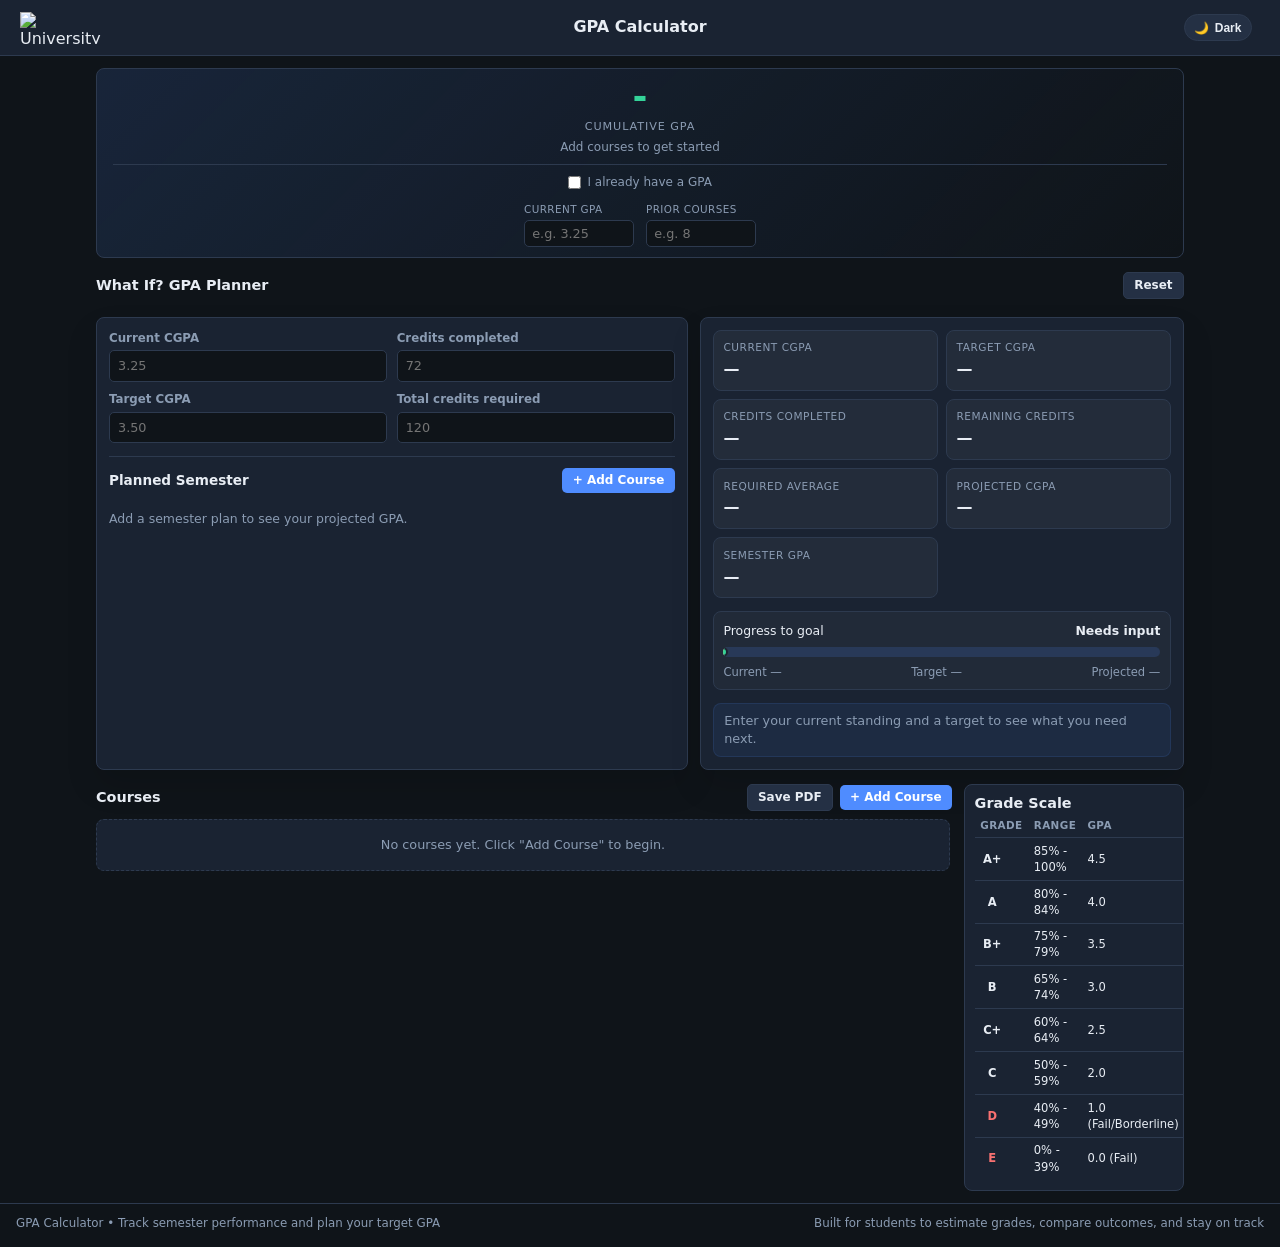
==== index.html @ 7f4c76e4 "Created a GPA Forecast feature" ====
<!DOCTYPE html>
<html lang="en">
<head>
  <meta charset="UTF-8">
  <meta name="viewport" content="width=device-width, initial-scale=1.0">
  <title>GPA Calculator</title>
  <link rel="stylesheet" href="styles.css">
</head>
<body>
  <nav class="navbar">
    <div class="nav-brand">
      <img class="nav-logo" src="https://www.unifiji.ac.fj/wp-content/uploads/2022/02/viber_image_2022-02-04_11-32-02-502.png" alt="University of Fiji logo">
      <span class="nav-institution"></span>
    </div>
    <h1 class="nav-title">GPA Calculator</h1>
    <div class="nav-actions">
      <button type="button" class="theme-toggle" id="themeToggle" aria-label="Toggle color theme" title="Toggle color theme">
        <span class="theme-toggle-icon" aria-hidden="true">🌙</span>
        <span class="theme-toggle-label">Dark</span>
      </button>
      <div class="nav-spacer" aria-hidden="true"></div>
    </div>
  </nav>

  <div class="app">
    <section class="gpa-display">
      <div class="gpa-value" id="gpaValue">&mdash;</div>
      <div class="gpa-label">Cumulative GPA</div>
      <div class="gpa-meta" id="gpaMeta">Add courses to get started</div>

      <div class="existing-gpa">
        <label class="existing-gpa-toggle">
          <input type="checkbox" id="hasExistingGpa">
          <span>I already have a GPA</span>
        </label>
        <div class="existing-gpa-fields" id="existingGpaFields" hidden>
          <label class="existing-gpa-field">
            <span>Current GPA</span>
            <input type="number" id="existingGpa" min="0" max="4.5" step="0.01" placeholder="e.g. 3.25">
          </label>
          <label class="existing-gpa-field">
            <span>Prior courses</span>
            <input type="number" id="priorCourses" min="1" step="1" placeholder="e.g. 8">
          </label>
        </div>
      </div>
    </section>

    <section class="planner-section" aria-labelledby="plannerHeading">
      <div class="section-header planner-section-header">
        <h2 id="plannerHeading">What If? GPA Planner</h2>
        <button type="button" class="btn btn-secondary" id="resetPlannerBtn">Reset</button>
      </div>

      <div class="planner-dashboard">
        <div class="planner-card planner-form-card">
          <div class="planner-input-grid">
            <label class="planner-field">
              <span>Current CGPA</span>
              <input type="number" id="plannerCurrentGpa" min="0" max="4.5" step="0.01" placeholder="3.25">
            </label>
            <label class="planner-field">
              <span>Credits completed</span>
              <input type="number" id="plannerCompletedCredits" min="0" step="1" placeholder="72">
            </label>
            <label class="planner-field">
              <span>Target CGPA</span>
              <input type="number" id="plannerTargetGpa" min="0" max="4.5" step="0.01" placeholder="3.50">
            </label>
            <label class="planner-field">
              <span>Total credits required</span>
              <input type="number" id="plannerTotalCredits" min="1" step="1" placeholder="120">
            </label>
          </div>

          <div class="planner-course-panel">
            <div class="planner-course-header">
              <h3>Planned Semester</h3>
              <button type="button" class="btn btn-primary" id="plannerAddCourseBtn">+ Add Course</button>
            </div>
            <div id="plannerCourseList" class="planner-course-list"></div>
          </div>
        </div>

        <div class="planner-card planner-results-card" id="plannerResultsCard">
          <div class="planner-stat-grid">
            <article class="planner-stat">
              <span class="planner-stat-label">Current CGPA</span>
              <span class="planner-stat-value" id="plannerCurrentStat">—</span>
            </article>
            <article class="planner-stat">
              <span class="planner-stat-label">Target CGPA</span>
              <span class="planner-stat-value" id="plannerTargetStat">—</span>
            </article>
            <article class="planner-stat">
              <span class="planner-stat-label">Credits Completed</span>
              <span class="planner-stat-value" id="plannerCompletedStat">—</span>
            </article>
            <article class="planner-stat">
              <span class="planner-stat-label">Remaining Credits</span>
              <span class="planner-stat-value" id="plannerRemainingStat">—</span>
            </article>
            <article class="planner-stat">
              <span class="planner-stat-label">Required Average</span>
              <span class="planner-stat-value" id="plannerRequiredStat">—</span>
            </article>
            <article class="planner-stat">
              <span class="planner-stat-label">Projected CGPA</span>
              <span class="planner-stat-value" id="plannerProjectedStat">—</span>
            </article>
            <article class="planner-stat">
              <span class="planner-stat-label">Semester GPA</span>
              <span class="planner-stat-value" id="plannerSemesterStat">—</span>
            </article>
          </div>

          <div class="planner-progress-card">
            <div class="planner-progress-head">
              <span>Progress to goal</span>
              <strong id="plannerStatusBadge">Needs input</strong>
            </div>
            <div class="planner-progress-track" aria-hidden="true">
              <div class="planner-progress-fill" id="plannerProgressFill"></div>
              <div class="planner-progress-marker planner-marker-current" id="plannerMarkerCurrent"></div>
              <div class="planner-progress-marker planner-marker-target" id="plannerMarkerTarget"></div>
              <div class="planner-progress-marker planner-marker-projected" id="plannerMarkerProjected"></div>
            </div>
            <div class="planner-progress-labels">
              <span id="plannerProgressCurrentLabel">Current —</span>
              <span id="plannerProgressTargetLabel">Target —</span>
              <span id="plannerProgressProjectedLabel">Projected —</span>
            </div>
          </div>

          <div class="planner-feedback" id="plannerFeedback">
            Enter your current standing and a target to see what you need next.
          </div>
        </div>
      </div>
    </section>

    <div class="main-content">
      <section class="courses-section">
        <div class="section-header">
          <h2>Courses</h2>
          <div class="section-actions">
            <button type="button" class="btn btn-secondary" id="exportPdfBtn">Save PDF</button>
            <button type="button" class="btn btn-primary" id="addCourseBtn">+ Add Course</button>
          </div>
        </div>
        <div id="coursesList" class="courses-list"></div>
      </section>

      <section class="scale-section">
        <h2>Grade Scale</h2>
        <table class="scale-table">
          <thead>
            <tr>
              <th>Grade</th>
              <th>Range</th>
              <th>GPA</th>
            </tr>
          </thead>
          <tbody id="scaleTableBody"></tbody>
        </table>
      </section>
    </div>
  </div>





  
  <footer class="app-footer">
    <p>GPA Calculator • Track semester performance and plan your target GPA</p>
    <p>Built for students to estimate grades, compare outcomes, and stay on track</p>
  </footer>

  <script src="app.js"></script>
</body>
</html>
---- styles.css ----
*,
*::before,
*::after {
  box-sizing: border-box;
  margin: 0;
  padding: 0;
}

:root {
  --bg: #0f1419;
  --surface: #1a2332;
  --surface-hover: #243044;
  --border: #2d3a4f;
  --text: #e8edf4;
  --text-muted: #8b9cb3;
  --accent: #4f8cff;
  --accent-hover: #3d7aef;
  --success: #34d399;
  --danger: #f87171;
  --warning: #fbbf24;
  --radius: 8px;
  --nav-height: 56px;
}

:root[data-theme="light"] {
  --bg: #f4f7fb;
  --surface: #ffffff;
  --surface-hover: #dce5f3;
  --border: #d8e1ec;
  --text: #14213d;
  --text-muted: #5a687d;
  --accent: #4f8cff;
  --accent-hover: #3d7aef;
  --success: #0f9d6e;
  --danger: #d64545;
  --warning: #ca8a04;
}

html,
body {
  min-height: 100%;
  overflow: auto;
}

body {
  min-height: 100vh;
  font-family: "Segoe UI", system-ui, -apple-system, sans-serif;
  background: var(--bg);
  color: var(--text);
  line-height: 1.4;
  display: flex;
  flex-direction: column;
}

.navbar {
  flex-shrink: 0;
  display: grid;
  grid-template-columns: minmax(0, 1fr) auto minmax(0, 1fr);
  align-items: center;
  gap: 1rem;
  height: var(--nav-height);
  padding: 0 1.25rem;
  background: var(--surface);
  border-bottom: 1px solid var(--border);
}

.nav-actions {
  display: flex;
  align-items: center;
  justify-content: flex-end;
  gap: 0.5rem;
  min-width: 0;
}

.theme-toggle {
  display: inline-flex;
  align-items: center;
  gap: 0.35rem;
  border: 1px solid var(--border);
  border-radius: 999px;
  background: var(--surface-hover);
  color: var(--text);
  padding: 0.35rem 0.6rem;
  font-size: 0.75rem;
  font-weight: 600;
  cursor: pointer;
  transition: background 0.2s ease, border-color 0.2s ease;
}

.theme-toggle:hover {
  background: var(--border);
}

.nav-brand {
  display: flex;
  align-items: center;
  gap: 0.6rem;
  min-width: 0;
}

.nav-logo {
  flex-shrink: 0;
  width: 96px;
  height: 32px;
  object-fit: contain;
  object-position: left center;
  display: block;
}

.nav-institution {
  font-size: 0.85rem;
  font-weight: 600;
  white-space: nowrap;
  overflow: hidden;
  text-overflow: ellipsis;
}

.nav-title {
  font-size: 1rem;
  font-weight: 700;
  letter-spacing: 0;
  text-align: center;
  white-space: nowrap;
}

.app {
  flex: 1;
  min-height: 0;
  max-width: 1120px;
  width: 100%;
  margin: 0 auto;
  padding: 0.75rem 1rem 0.75rem;
  display: flex;
  flex-direction: column;
  gap: 0.85rem;
}

.gpa-display {
  flex-shrink: 0;
  border: 1px solid var(--border);
  border-radius: var(--radius);
  padding: 0.65rem 1rem;
  text-align: center;
  background: linear-gradient(135deg, rgba(79, 140, 255, 0.14), transparent);
}

.gpa-value {
  font-size: 2.25rem;
  font-weight: 800;
  letter-spacing: 0;
  color: var(--success);
  line-height: 1;
}

.gpa-label {
  font-size: 0.7rem;
  text-transform: uppercase;
  letter-spacing: 0.08em;
  color: var(--text-muted);
  margin-top: 0.25rem;
}

.gpa-meta {
  font-size: 0.75rem;
  color: var(--text-muted);
  margin-top: 0.25rem;
}

.existing-gpa {
  margin-top: 0.5rem;
  padding-top: 0.5rem;
  border-top: 1px solid var(--border);
}

.existing-gpa-toggle {
  display: inline-flex;
  align-items: center;
  gap: 0.4rem;
  font-size: 0.75rem;
  color: var(--text-muted);
  cursor: pointer;
  user-select: none;
}

.existing-gpa-toggle input {
  accent-color: var(--accent);
  cursor: pointer;
}

.existing-gpa-fields {
  display: flex;
  justify-content: center;
  gap: 0.75rem;
  margin-top: 0.45rem;
}

.existing-gpa-field {
  display: flex;
  flex-direction: column;
  align-items: flex-start;
  gap: 0.2rem;
  font-size: 0.65rem;
  color: var(--text-muted);
  text-transform: uppercase;
  letter-spacing: 0.04em;
}

.existing-gpa-field input {
  width: 110px;
  background: var(--bg);
  border: 1px solid var(--border);
  border-radius: 5px;
  color: var(--text);
  padding: 0.3rem 0.45rem;
  font-size: 0.8rem;
  font-family: inherit;
  text-transform: none;
  letter-spacing: normal;
}

.existing-gpa-field input:focus {
  outline: none;
  border-color: var(--accent);
}

.planner-section {
  display: flex;
  flex-direction: column;
  gap: 0.6rem;
}

.planner-section-header {
  margin-bottom: 0;
}

.planner-dashboard {
  display: grid;
  grid-template-columns: 1.1fr 0.9fr;
  gap: 0.75rem;
}

.planner-card {
  background: var(--surface);
  border: 1px solid var(--border);
  border-radius: var(--radius);
  padding: 0.75rem;
  box-shadow: 0 16px 32px rgba(0, 0, 0, 0.12);
}

.planner-form-card {
  display: flex;
  flex-direction: column;
  gap: 0.8rem;
}

.planner-input-grid {
  display: grid;
  grid-template-columns: repeat(2, minmax(0, 1fr));
  gap: 0.6rem;
}

.planner-field {
  display: flex;
  flex-direction: column;
  gap: 0.26rem;
  font-size: 0.74rem;
  color: var(--text-muted);
}

.planner-field span {
  font-weight: 600;
}

.planner-field input,
.planner-field select,
.planner-course-name,
.planner-course-credits,
.planner-course-grade {
  width: 100%;
  background: var(--bg);
  border: 1px solid var(--border);
  color: var(--text);
  border-radius: 5px;
  padding: 0.45rem 0.5rem;
  font-size: 0.8rem;
  font-family: inherit;
}

.planner-field input:focus,
.planner-field select:focus,
.planner-course-name:focus,
.planner-course-credits:focus,
.planner-course-grade:focus {
  outline: none;
  border-color: var(--accent);
}

.planner-course-panel {
  border-top: 1px solid var(--border);
  padding-top: 0.65rem;
  display: flex;
  flex-direction: column;
  gap: 0.45rem;
}

.planner-course-header {
  display: flex;
  align-items: center;
  justify-content: space-between;
  gap: 0.4rem;
}

.planner-course-header h3 {
  font-size: 0.85rem;
  font-weight: 600;
}

.planner-course-list {
  display: flex;
  flex-direction: column;
  gap: 0.35rem;
}

.planner-course-row {
  display: grid;
  grid-template-columns: minmax(0, 1.6fr) 90px minmax(90px, 0.9fr) 36px;
  gap: 0.35rem;
  align-items: center;
}

.planner-empty-state {
  color: var(--text-muted);
  font-size: 0.78rem;
  padding: 0.6rem 0;
}

.planner-results-card {
  display: flex;
  flex-direction: column;
  gap: 0.8rem;
  transition: transform 0.2s ease, box-shadow 0.2s ease, border-color 0.2s ease;
}

.planner-results-card.celebrate {
  border-color: rgba(52, 211, 153, 0.7);
  box-shadow: 0 18px 40px rgba(52, 211, 153, 0.15);
  animation: plannerPulse 1.3s ease-in-out infinite alternate;
}

.planner-results-card.warning {
  border-color: rgba(251, 191, 36, 0.65);
}

.planner-results-card.danger {
  border-color: rgba(248, 113, 113, 0.65);
}

.planner-stat-grid {
  display: grid;
  grid-template-columns: repeat(2, minmax(0, 1fr));
  gap: 0.5rem;
}

.planner-stat {
  background: rgba(255, 255, 255, 0.04);
  border: 1px solid var(--border);
  border-radius: 8px;
  padding: 0.6rem;
  display: flex;
  flex-direction: column;
  gap: 0.18rem;
}

.planner-stat-label {
  font-size: 0.66rem;
  color: var(--text-muted);
  text-transform: uppercase;
  letter-spacing: 0.05em;
}

.planner-stat-value {
  font-size: 1rem;
  font-weight: 700;
  transition: color 0.2s ease;
}

.planner-progress-card {
  border: 1px solid var(--border);
  border-radius: 8px;
  padding: 0.6rem;
  display: flex;
  flex-direction: column;
  gap: 0.45rem;
  background: rgba(255, 255, 255, 0.03);
}

.planner-progress-head {
  display: flex;
  justify-content: space-between;
  align-items: center;
  font-size: 0.78rem;
}

.planner-progress-track {
  position: relative;
  width: 100%;
  height: 10px;
  border-radius: 999px;
  background: rgba(79, 140, 255, 0.16);
  overflow: hidden;
}

.planner-progress-fill {
  position: absolute;
  inset: 0 auto 0 0;
  width: 0;
  border-radius: inherit;
  background: linear-gradient(90deg, var(--accent), var(--success));
  transition: width 0.25s ease;
}

.planner-progress-marker {
  position: absolute;
  top: 50%;
  transform: translate(-50%, -50%);
  width: 10px;
  height: 10px;
  border-radius: 50%;
  background: var(--text);
  border: 2px solid var(--surface);
  box-shadow: 0 0 0 1px var(--border);
}

.planner-marker-current {
  background: var(--accent);
}

.planner-marker-target {
  background: var(--warning);
}

.planner-marker-projected {
  background: var(--success);
}

.planner-progress-labels {
  display: flex;
  justify-content: space-between;
  gap: 0.4rem;
  font-size: 0.72rem;
  color: var(--text-muted);
}

.planner-feedback {
  font-size: 0.8rem;
  color: var(--text-muted);
  padding: 0.5rem 0.65rem;
  border-radius: 8px;
  background: rgba(79, 140, 255, 0.08);
  border: 1px solid rgba(79, 140, 255, 0.12);
}

.main-content {
  flex: 1;
  min-height: 0;
  display: grid;
  grid-template-columns: 1fr 220px;
  gap: 0.75rem;
  align-items: start;
}

.section-header {
  display: flex;
  align-items: center;
  justify-content: space-between;
  margin-bottom: 0.5rem;
  flex-shrink: 0;
  gap: 0.5rem;
}

.section-actions {
  display: flex;
  align-items: center;
  gap: 0.4rem;
}

.section-header h2,
.scale-section h2 {
  font-size: 0.9rem;
  font-weight: 600;
}

.courses-section {
  min-height: 0;
  display: flex;
  flex-direction: column;
}

.courses-list {
  flex: 1;
  min-height: 0;
  overflow-y: auto;
  display: flex;
  flex-direction: column;
  gap: 0.45rem;
  padding-right: 2px;
}

.course-row {
  flex-shrink: 0;
  display: grid;
  grid-template-columns: 1fr 100px 30px;
  gap: 0.45rem;
  align-items: center;
  background: var(--surface);
  border: 1px solid var(--border);
  border-radius: var(--radius);
  padding: 0.45rem 0.5rem;
}

.course-row input,
.course-row select {
  width: 100%;
  background: var(--bg);
  border: 1px solid var(--border);
  border-radius: 5px;
  color: var(--text);
  padding: 0.35rem 0.5rem;
  font-size: 0.8rem;
  font-family: inherit;
}

.course-row input:focus,
.course-row select:focus {
  outline: none;
  border-color: var(--accent);
}

.btn {
  border: none;
  border-radius: 5px;
  cursor: pointer;
  font-family: inherit;
  font-size: 0.75rem;
  font-weight: 600;
  padding: 0.35rem 0.65rem;
  transition: background 0.15s;
}

.btn-primary {
  background: var(--accent);
  color: #fff;
}

.btn-primary:hover {
  background: var(--accent-hover);
}

.btn-secondary {
  background: var(--surface-hover);
  color: var(--text);
  border: 1px solid var(--border);
}

.btn-secondary:hover {
  background: var(--border);
}

.btn-remove {
  background: transparent;
  border: 1px solid var(--border);
  color: var(--text-muted);
  width: 30px;
  height: 30px;
  padding: 0;
  display: flex;
  align-items: center;
  justify-content: center;
  font-size: 1rem;
  border-radius: 5px;
}

.btn-remove:hover {
  background: var(--danger);
  border-color: var(--danger);
  color: #fff;
}

.empty-state {
  text-align: center;
  padding: 1rem;
  color: var(--text-muted);
  background: var(--surface);
  border: 1px dashed var(--border);
  border-radius: var(--radius);
  font-size: 0.8rem;
}

.scale-section {
  align-self: start;
  height: fit-content;
  display: flex;
  flex-direction: column;
  background: var(--surface);
  border: 1px solid var(--border);
  border-radius: var(--radius);
  padding: 0.5rem 0.6rem 0.65rem;
}

.scale-table {
  width: 100%;
  border-collapse: collapse;
  font-size: 0.72rem;
}

.scale-table th,
.scale-table td {
  padding: 0.3rem 0.35rem;
  text-align: left;
  border-bottom: 1px solid var(--border);
}

.scale-table th {
  color: var(--text-muted);
  font-weight: 600;
  font-size: 0.65rem;
  text-transform: uppercase;
  letter-spacing: 0.04em;
}

.scale-table tbody tr:last-child td {
  border-bottom: none;
}

.app-footer {
  margin-top: auto;
  display: flex;
  justify-content: space-between;
  align-items: center;
  gap: 0.75rem;
  padding: 0.7rem 1rem 0.95rem;
  color: var(--text-muted);
  font-size: 0.74rem;
  border-top: 1px solid var(--border);
  background: var(--bg);
}

.app-footer p {
  line-height: 1.4;
}

.grade-badge {
  display: inline-block;
  min-width: 1.5rem;
  text-align: center;
  font-weight: 700;
}

@keyframes plannerPulse {
  0% {
    transform: translateY(0);
  }
  100% {
    transform: translateY(-2px);
  }
}

@media (max-width: 900px) {
  .planner-dashboard {
    grid-template-columns: 1fr;
  }

  .main-content {
    grid-template-columns: 1fr;
  }

  .scale-section {
    order: 2;
  }
}

@media (max-width: 640px) {
  .app {
    padding: 0.6rem 0.75rem 0.9rem;
  }

  .app-footer {
    flex-direction: column;
    align-items: flex-start;
    text-align: left;
  }

  .planner-input-grid,
  .planner-stat-grid {
    grid-template-columns: 1fr;
  }

  .planner-course-row {
    grid-template-columns: minmax(0, 1fr);
  }

  .planner-progress-labels {
    flex-direction: column;
    gap: 0.15rem;
  }

  .existing-gpa-fields {
    flex-direction: column;
    align-items: stretch;
  }

  .existing-gpa-field input {
    width: 100%;
  }
}

.grade-badge.fail {
  color: var(--danger);
}

.courses-list::-webkit-scrollbar {
  width: 4px;
}

.courses-list::-webkit-scrollbar-thumb {
  background: var(--border);
  border-radius: 2px;
}

@media (max-width: 640px) {
  .main-content {
    grid-template-columns: 1fr;
    grid-template-rows: 1fr auto;
  }

  .scale-section {
    flex-shrink: 0;
  }

  .scale-table th,
  .scale-table td {
    padding: 0.2rem 0.3rem;
  }
}

@media (max-width: 520px) {
  .navbar {
    grid-template-columns: 1fr auto;
    gap: 0.5rem;
    padding: 0 0.75rem;
  }

  .nav-spacer {
    display: none;
  }

  .nav-logo {
    width: 76px;
    height: 28px;
  }

  .nav-institution {
    display: none;
  }

  .nav-title {
    font-size: 0.85rem;
    text-align: right;
  }

  .course-row {
    grid-template-columns: 1fr 88px 30px;
  }
}
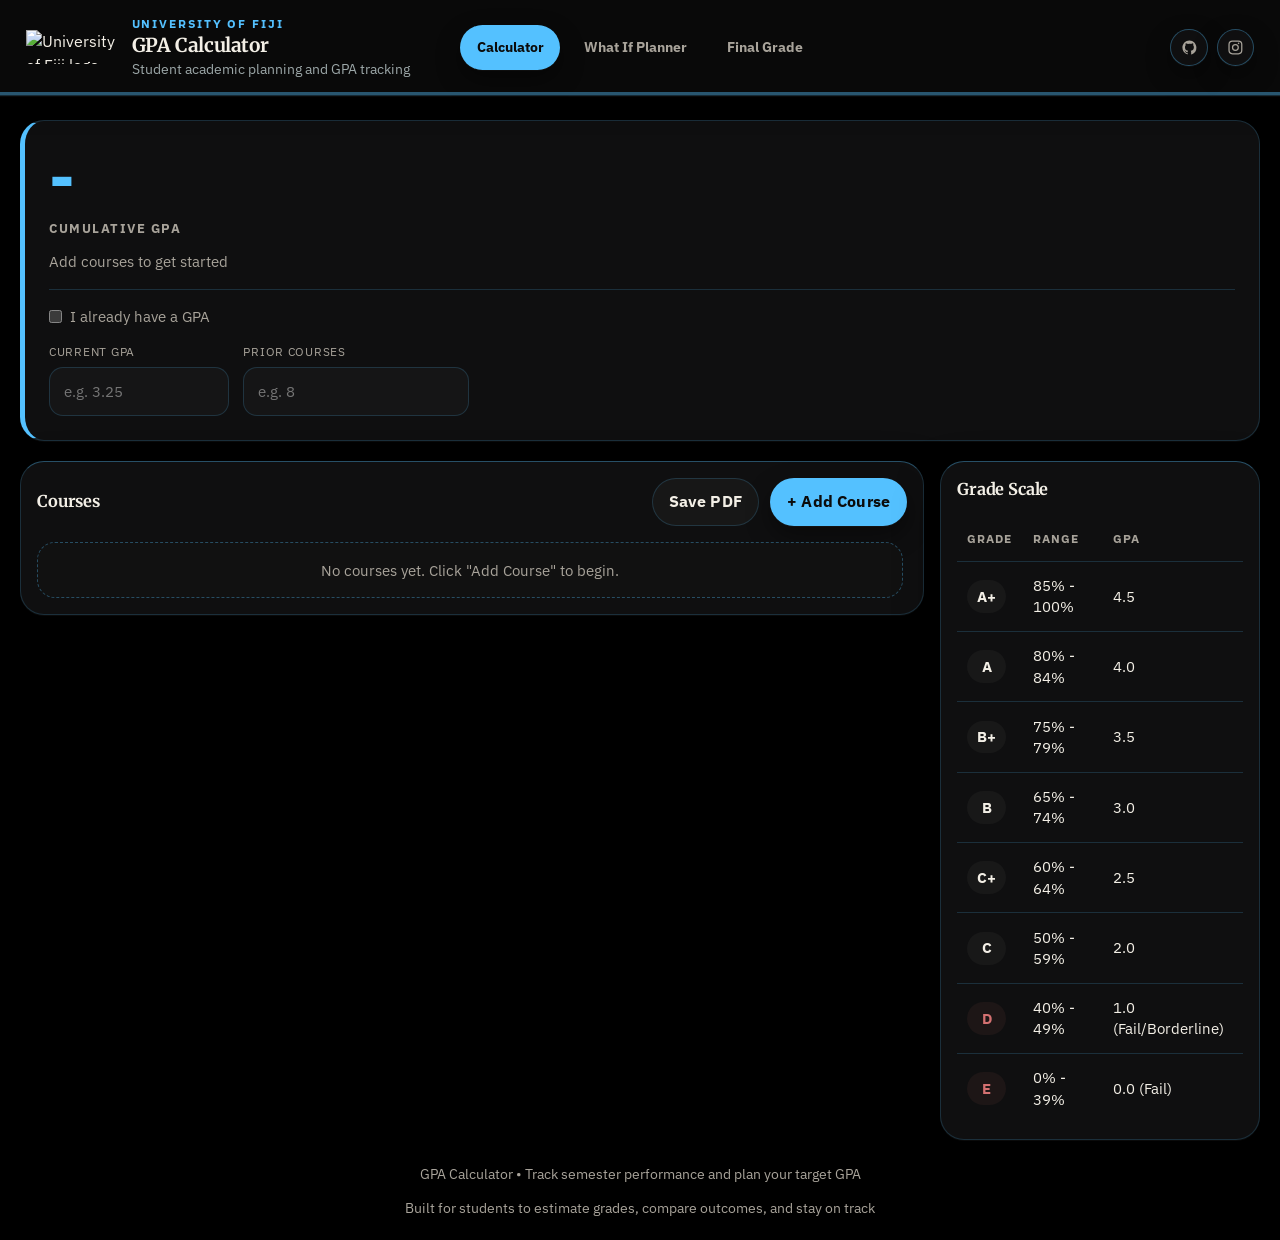
==== commit 7f00e3af: "Major UI Revamp and Added Features Changed Color Scheme Moved What-IF Section to a new page Added An" ====
--- a/index.html
+++ b/index.html
@@ -4,25 +4,41 @@
   <meta charset="UTF-8">
   <meta name="viewport" content="width=device-width, initial-scale=1.0">
   <title>GPA Calculator</title>
+  <link rel="preconnect" href="https://fonts.googleapis.com">
+  <link rel="preconnect" href="https://fonts.gstatic.com" crossorigin>
+  <link href="https://fonts.googleapis.com/css2?family=IBM+Plex+Sans:wght@400;500;600;700&family=Merriweather:wght@700;900&display=swap" rel="stylesheet">
   <link rel="stylesheet" href="styles.css">
 </head>
 <body>
   <nav class="navbar">
-    <div class="nav-brand">
+    <div class="nav-identity">
       <img class="nav-logo" src="https://www.unifiji.ac.fj/wp-content/uploads/2022/02/viber_image_2022-02-04_11-32-02-502.png" alt="University of Fiji logo">
-      <span class="nav-institution"></span>
+      <div class="nav-copy">
+        <p class="nav-kicker">University of Fiji</p>
+        <h1 class="nav-title">GPA Calculator</h1>
+        <p class="nav-subtitle">Student academic planning and GPA tracking</p>
+      </div>
     </div>
-    <h1 class="nav-title">GPA Calculator</h1>
-    <div class="nav-actions">
-      <button type="button" class="theme-toggle" id="themeToggle" aria-label="Toggle color theme" title="Toggle color theme">
-        <span class="theme-toggle-icon" aria-hidden="true">🌙</span>
-        <span class="theme-toggle-label">Dark</span>
-      </button>
-      <div class="nav-spacer" aria-hidden="true"></div>
+    <div class="nav-links" aria-label="Primary navigation">
+      <a class="nav-link active" href="index.html">Calculator</a>
+      <a class="nav-link" href="planner.html">What If Planner</a>
+      <a class="nav-link" href="final-grade.html">Final Grade</a>
+    </div>
+    <div class="nav-socials" aria-label="External links">
+      <a class="nav-social" href="https://github.com/NotPranshu/gpa-calc" target="_blank" rel="noreferrer noopener" aria-label="GitHub repository" title="GitHub repository">
+        <svg viewBox="0 0 24 24" aria-hidden="true" focusable="false">
+          <path d="M12 2C6.48 2 2 6.58 2 12.25c0 4.52 2.87 8.35 6.84 9.7.5.1.68-.22.68-.48 0-.24-.01-.87-.02-1.71-2.78.62-3.37-1.37-3.37-1.37-.46-1.19-1.12-1.5-1.12-1.5-.92-.64.07-.63.07-.63 1.02.07 1.56 1.07 1.56 1.07.91 1.6 2.39 1.14 2.97.87.09-.67.35-1.14.64-1.4-2.22-.26-4.56-1.14-4.56-5.08 0-1.12.38-2.03 1.01-2.75-.1-.27-.44-1.35.1-2.82 0 0 .83-.27 2.75 1.05a9.2 9.2 0 0 1 2.5-.35c.85 0 1.7.12 2.5.35 1.92-1.32 2.75-1.05 2.75-1.05.54 1.47.2 2.55.1 2.82.63.72 1.01 1.63 1.01 2.75 0 3.95-2.35 4.82-4.58 5.07.36.32.68.95.68 1.92 0 1.39-.01 2.51-.01 2.85 0 .26.18.59.69.48A10.02 10.02 0 0 0 22 12.25C22 6.58 17.52 2 12 2Z"></path>
+        </svg>
+      </a>
+      <a class="nav-social" href="https://www.instagram.com/pranshu.ayush/" target="_blank" rel="noreferrer noopener" aria-label="Instagram profile" title="Instagram profile">
+        <svg viewBox="0 0 24 24" aria-hidden="true" focusable="false">
+          <path d="M7.75 2h8.5A5.75 5.75 0 0 1 22 7.75v8.5A5.75 5.75 0 0 1 16.25 22h-8.5A5.75 5.75 0 0 1 2 16.25v-8.5A5.75 5.75 0 0 1 7.75 2Zm0 1.8A3.95 3.95 0 0 0 3.8 7.75v8.5a3.95 3.95 0 0 0 3.95 3.95h8.5a3.95 3.95 0 0 0 3.95-3.95v-8.5a3.95 3.95 0 0 0-3.95-3.95h-8.5Zm8.8 1.3a1.15 1.15 0 1 1 0 2.3 1.15 1.15 0 0 1 0-2.3ZM12 7a5 5 0 1 1 0 10 5 5 0 0 1 0-10Zm0 1.8A3.2 3.2 0 1 0 12 15.2 3.2 3.2 0 0 0 12 8.8Z"></path>
+        </svg>
+      </a>
     </div>
   </nav>
 
-  <div class="app">
+  <main class="app">
     <section class="gpa-display">
       <div class="gpa-value" id="gpaValue">&mdash;</div>
       <div class="gpa-label">Cumulative GPA</div>
@@ -42,99 +58,6 @@
             <span>Prior courses</span>
             <input type="number" id="priorCourses" min="1" step="1" placeholder="e.g. 8">
           </label>
-        </div>
-      </div>
-    </section>
-
-    <section class="planner-section" aria-labelledby="plannerHeading">
-      <div class="section-header planner-section-header">
-        <h2 id="plannerHeading">What If? GPA Planner</h2>
-        <button type="button" class="btn btn-secondary" id="resetPlannerBtn">Reset</button>
-      </div>
-
-      <div class="planner-dashboard">
-        <div class="planner-card planner-form-card">
-          <div class="planner-input-grid">
-            <label class="planner-field">
-              <span>Current CGPA</span>
-              <input type="number" id="plannerCurrentGpa" min="0" max="4.5" step="0.01" placeholder="3.25">
-            </label>
-            <label class="planner-field">
-              <span>Credits completed</span>
-              <input type="number" id="plannerCompletedCredits" min="0" step="1" placeholder="72">
-            </label>
-            <label class="planner-field">
-              <span>Target CGPA</span>
-              <input type="number" id="plannerTargetGpa" min="0" max="4.5" step="0.01" placeholder="3.50">
-            </label>
-            <label class="planner-field">
-              <span>Total credits required</span>
-              <input type="number" id="plannerTotalCredits" min="1" step="1" placeholder="120">
-            </label>
-          </div>
-
-          <div class="planner-course-panel">
-            <div class="planner-course-header">
-              <h3>Planned Semester</h3>
-              <button type="button" class="btn btn-primary" id="plannerAddCourseBtn">+ Add Course</button>
-            </div>
-            <div id="plannerCourseList" class="planner-course-list"></div>
-          </div>
-        </div>
-
-        <div class="planner-card planner-results-card" id="plannerResultsCard">
-          <div class="planner-stat-grid">
-            <article class="planner-stat">
-              <span class="planner-stat-label">Current CGPA</span>
-              <span class="planner-stat-value" id="plannerCurrentStat">—</span>
-            </article>
-            <article class="planner-stat">
-              <span class="planner-stat-label">Target CGPA</span>
-              <span class="planner-stat-value" id="plannerTargetStat">—</span>
-            </article>
-            <article class="planner-stat">
-              <span class="planner-stat-label">Credits Completed</span>
-              <span class="planner-stat-value" id="plannerCompletedStat">—</span>
-            </article>
-            <article class="planner-stat">
-              <span class="planner-stat-label">Remaining Credits</span>
-              <span class="planner-stat-value" id="plannerRemainingStat">—</span>
-            </article>
-            <article class="planner-stat">
-              <span class="planner-stat-label">Required Average</span>
-              <span class="planner-stat-value" id="plannerRequiredStat">—</span>
-            </article>
-            <article class="planner-stat">
-              <span class="planner-stat-label">Projected CGPA</span>
-              <span class="planner-stat-value" id="plannerProjectedStat">—</span>
-            </article>
-            <article class="planner-stat">
-              <span class="planner-stat-label">Semester GPA</span>
-              <span class="planner-stat-value" id="plannerSemesterStat">—</span>
-            </article>
-          </div>
-
-          <div class="planner-progress-card">
-            <div class="planner-progress-head">
-              <span>Progress to goal</span>
-              <strong id="plannerStatusBadge">Needs input</strong>
-            </div>
-            <div class="planner-progress-track" aria-hidden="true">
-              <div class="planner-progress-fill" id="plannerProgressFill"></div>
-              <div class="planner-progress-marker planner-marker-current" id="plannerMarkerCurrent"></div>
-              <div class="planner-progress-marker planner-marker-target" id="plannerMarkerTarget"></div>
-              <div class="planner-progress-marker planner-marker-projected" id="plannerMarkerProjected"></div>
-            </div>
-            <div class="planner-progress-labels">
-              <span id="plannerProgressCurrentLabel">Current —</span>
-              <span id="plannerProgressTargetLabel">Target —</span>
-              <span id="plannerProgressProjectedLabel">Projected —</span>
-            </div>
-          </div>
-
-          <div class="planner-feedback" id="plannerFeedback">
-            Enter your current standing and a target to see what you need next.
-          </div>
         </div>
       </div>
     </section>
@@ -165,13 +88,9 @@
         </table>
       </section>
     </div>
-  </div>
 
+  </main>
 
-
-
-
-  
   <footer class="app-footer">
     <p>GPA Calculator • Track semester performance and plan your target GPA</p>
     <p>Built for students to estimate grades, compare outcomes, and stay on track</p>
@@ -179,4 +98,4 @@
 
   <script src="app.js"></script>
 </body>
-</html>
+</html>
--- a/styles.css
+++ b/styles.css
@@ -7,407 +7,608 @@
 }
 
 :root {
-  --bg: #0f1419;
-  --surface: #1a2332;
-  --surface-hover: #243044;
-  --border: #2d3a4f;
-  --text: #e8edf4;
-  --text-muted: #8b9cb3;
-  --accent: #4f8cff;
-  --accent-hover: #3d7aef;
-  --success: #34d399;
-  --danger: #f87171;
-  --warning: #fbbf24;
-  --radius: 8px;
-  --nav-height: 56px;
-}
-
-:root[data-theme="light"] {
-  --bg: #f4f7fb;
-  --surface: #ffffff;
-  --surface-hover: #dce5f3;
-  --border: #d8e1ec;
-  --text: #14213d;
-  --text-muted: #5a687d;
-  --accent: #4f8cff;
-  --accent-hover: #3d7aef;
-  --success: #0f9d6e;
-  --danger: #d64545;
-  --warning: #ca8a04;
+  color-scheme: dark;
+  --bg: #000000;
+  --bg-elevated: #050505;
+  --surface: #0f0f10;
+  --surface-solid: #151516;
+  --surface-soft: #161617;
+  --border: rgba(84, 193, 255, 0.18);
+  --border-strong: rgba(84, 193, 255, 0.34);
+  --text: #f3efe6;
+  --text-muted: #a8a39a;
+  --primary: #54c1ff;
+  --primary-strong: #2092d4;
+  --primary-contrast: #0b0b0b;
+  --success: #7ebf9b;
+  --warning: #54c1ff;
+  --danger: #d47171;
+  --shadow-sm: 0 1px 0 rgba(255, 255, 255, 0.03), 0 10px 24px rgba(0, 0, 0, 0.4);
+  --shadow-md: 0 1px 0 rgba(255, 255, 255, 0.04), 0 18px 40px rgba(0, 0, 0, 0.5);
+  --radius-md: 18px;
+  --radius-lg: 24px;
+  --focus-ring: 0 0 0 3px rgba(84, 193, 255, 0.24);
+  --nav-height: 72px;
 }
 
 html,
 body {
   min-height: 100%;
-  overflow: auto;
 }
 
 body {
   min-height: 100vh;
-  font-family: "Segoe UI", system-ui, -apple-system, sans-serif;
-  background: var(--bg);
+  display: flex;
+  flex-direction: column;
+  font-family: "IBM Plex Sans", "Segoe UI Variable", "Aptos", "Segoe UI", sans-serif;
   color: var(--text);
-  line-height: 1.4;
-  display: flex;
-  flex-direction: column;
+  background: #000;
+  line-height: 1.45;
+  overflow-x: hidden;
+}
+
+body::before {
+  content: "";
+  position: fixed;
+  inset: 0;
+  pointer-events: none;
+  background-image: linear-gradient(rgba(255, 255, 255, 0.015) 1px, transparent 1px), linear-gradient(90deg, rgba(255, 255, 255, 0.015) 1px, transparent 1px);
+  background-size: 56px 56px;
+  opacity: 0.18;
+  mask-image: linear-gradient(180deg, rgba(0, 0, 0, 0.3), transparent 90%);
 }
 
 .navbar {
-  flex-shrink: 0;
+  position: sticky;
+  top: 0;
+  z-index: 20;
   display: grid;
   grid-template-columns: minmax(0, 1fr) auto minmax(0, 1fr);
   align-items: center;
   gap: 1rem;
-  height: var(--nav-height);
-  padding: 0 1.25rem;
-  background: var(--surface);
+  min-height: var(--nav-height);
+  padding: 0.95rem clamp(1rem, 2vw, 1.75rem);
+  background: rgba(10, 10, 10, 0.98);
   border-bottom: 1px solid var(--border);
-}
-
-.nav-actions {
-  display: flex;
-  align-items: center;
-  justify-content: flex-end;
-  gap: 0.5rem;
+  box-shadow: var(--shadow-sm);
+}
+
+.nav-identity {
+  display: flex;
+  align-items: center;
+  gap: 0.75rem;
   min-width: 0;
-}
-
-.theme-toggle {
-  display: inline-flex;
-  align-items: center;
-  gap: 0.35rem;
-  border: 1px solid var(--border);
-  border-radius: 999px;
-  background: var(--surface-hover);
-  color: var(--text);
-  padding: 0.35rem 0.6rem;
-  font-size: 0.75rem;
-  font-weight: 600;
-  cursor: pointer;
-  transition: background 0.2s ease, border-color 0.2s ease;
-}
-
-.theme-toggle:hover {
-  background: var(--border);
-}
-
-.nav-brand {
-  display: flex;
-  align-items: center;
-  gap: 0.6rem;
-  min-width: 0;
+  justify-self: start;
 }
 
 .nav-logo {
-  flex-shrink: 0;
-  width: 96px;
-  height: 32px;
+  width: 94px;
+  height: 34px;
   object-fit: contain;
   object-position: left center;
-  display: block;
-}
-
-.nav-institution {
-  font-size: 0.85rem;
-  font-weight: 600;
-  white-space: nowrap;
-  overflow: hidden;
-  text-overflow: ellipsis;
+  flex-shrink: 0;
+}
+
+.nav-kicker {
+  margin: 0 0 0.18rem;
+  color: var(--primary);
+  font-size: 0.74rem;
+  font-weight: 700;
+  letter-spacing: 0.16em;
+  text-transform: uppercase;
+}
+
+.nav-links {
+  display: flex;
+  align-items: center;
+  justify-content: center;
+  gap: 0.5rem;
+  flex-wrap: wrap;
+  justify-self: center;
+  width: max-content;
+}
+
+.nav-socials {
+  display: flex;
+  align-items: center;
+  justify-self: end;
+  gap: 0.55rem;
+}
+
+.nav-social {
+  display: inline-flex;
+  align-items: center;
+  justify-content: center;
+  width: 2.35rem;
+  height: 2.35rem;
+  border-radius: 999px;
+  border: 1px solid var(--border-strong);
+  background: var(--surface);
+  color: var(--text-muted);
+  box-shadow: var(--shadow-sm);
+  transition: transform 0.18s ease, border-color 0.18s ease, color 0.18s ease, background-color 0.18s ease;
+}
+
+.nav-social svg {
+  width: 1.05rem;
+  height: 1.05rem;
+  fill: currentColor;
+}
+
+.nav-social:hover {
+  transform: translateY(-1px);
+  border-color: var(--primary);
+  color: var(--primary);
+  background: #171717;
+}
+
+.nav-link {
+  display: inline-flex;
+  align-items: center;
+  justify-content: center;
+  padding: 0.7rem 0.95rem;
+  border-radius: 999px;
+  border: 1px solid transparent;
+  color: var(--text-muted);
+  font-size: 0.9rem;
+  font-weight: 700;
+  text-decoration: none;
+  transition: background-color 0.18s ease, color 0.18s ease, border-color 0.18s ease, transform 0.18s ease;
+}
+
+.nav-link:hover {
+  color: var(--text);
+  border-color: var(--border-strong);
+  background: #171717;
+  transform: translateY(-1px);
+}
+
+.nav-link.active {
+  color: var(--primary-contrast);
+  background: #54c1ff;
+  border-color: transparent;
+  box-shadow: var(--shadow-sm);
+}
+
+.navbar::after {
+  content: "";
+  position: absolute;
+  left: 0;
+  right: 0;
+  bottom: 0;
+  height: 3px;
+  background: var(--primary);
+  opacity: 0.42;
+}
+
+.page-hero {
+  display: flex;
+  align-items: end;
+  justify-content: space-between;
+  gap: 1rem;
+  padding: 1.2rem 1.25rem;
+  border-radius: var(--radius-lg);
+  border: 1px solid var(--border);
+  background: var(--surface);
+  box-shadow: var(--shadow-md);
+}
+
+.page-hero-copy {
+  max-width: 58ch;
+}
+
+.page-hero-eyebrow {
+  margin-bottom: 0.35rem;
+  color: var(--primary);
+  font-size: 0.76rem;
+  font-weight: 700;
+  letter-spacing: 0.16em;
+  text-transform: uppercase;
+}
+
+.page-hero h2 {
+  margin: 0;
+  font-size: clamp(1.35rem, 2.2vw, 2rem);
+  line-height: 1.15;
+}
+
+.page-hero p {
+  margin-top: 0.55rem;
+  color: var(--text-muted);
+}
+
+.page-hero-actions {
+  display: flex;
+  align-items: center;
+  gap: 0.75rem;
+  flex-shrink: 0;
+}
+
+.hero-link {
+  display: inline-flex;
+  align-items: center;
+  justify-content: center;
+  padding: 0.8rem 1rem;
+  border-radius: 999px;
+  border: 1px solid var(--border-strong);
+  color: var(--text);
+  background: var(--surface-soft);
+  text-decoration: none;
+  font-weight: 700;
+  transition: transform 0.18s ease, border-color 0.18s ease, background-color 0.18s ease;
+}
+
+.hero-link:hover {
+  transform: translateY(-1px);
+  border-color: var(--primary);
+  background: #1a1a1a;
+}
+
+.nav-copy {
+  min-width: 0;
 }
 
 .nav-title {
-  font-size: 1rem;
-  font-weight: 700;
-  letter-spacing: 0;
-  text-align: center;
-  white-space: nowrap;
+  font-size: clamp(1.1rem, 1.5vw, 1.5rem);
+  font-weight: 700;
+  letter-spacing: -0.02em;
+  line-height: 1.1;
+  font-family: "Merriweather", Georgia, serif;
+}
+
+.nav-subtitle {
+  margin-top: 0.18rem;
+  color: color-mix(in srgb, var(--text-muted) 86%, var(--primary) 14%);
+  font-size: 0.88rem;
+}
+
+h1,
+h2,
+h3,
+.planner-course-header h3,
+.section-header h2,
+.scale-section h2 {
+  font-family: "Merriweather", Georgia, serif;
+}
+
+.btn:focus-visible,
+input:focus-visible,
+select:focus-visible {
+  outline: none;
+  box-shadow: var(--focus-ring);
 }
 
 .app {
-  flex: 1;
-  min-height: 0;
-  max-width: 1120px;
-  width: 100%;
+  width: min(1240px, calc(100% - 2rem));
   margin: 0 auto;
-  padding: 0.75rem 1rem 0.75rem;
-  display: flex;
-  flex-direction: column;
-  gap: 0.85rem;
+  padding: clamp(1rem, 2vw, 1.5rem) 0 1.5rem;
+  display: flex;
+  flex-direction: column;
+  gap: 1.25rem;
+}
+
+.gpa-display,
+.planner-card,
+.courses-section,
+.scale-section {
+  background: var(--surface);
+  border: 1px solid var(--border);
+  border-radius: var(--radius-lg);
+  box-shadow: var(--shadow-md);
 }
 
 .gpa-display {
-  flex-shrink: 0;
-  border: 1px solid var(--border);
-  border-radius: var(--radius);
-  padding: 0.65rem 1rem;
-  text-align: center;
-  background: linear-gradient(135deg, rgba(79, 140, 255, 0.14), transparent);
+  display: grid;
+  gap: 0.7rem;
+  padding: clamp(1.1rem, 2vw, 1.5rem);
+  background: var(--surface);
+  border-left: 5px solid var(--primary);
 }
 
 .gpa-value {
-  font-size: 2.25rem;
+  font-size: clamp(2.4rem, 6vw, 4rem);
   font-weight: 800;
-  letter-spacing: 0;
-  color: var(--success);
+  letter-spacing: -0.04em;
   line-height: 1;
+  color: var(--primary);
 }
 
 .gpa-label {
-  font-size: 0.7rem;
+  font-size: 0.8rem;
+  font-weight: 700;
+  letter-spacing: 0.12em;
   text-transform: uppercase;
-  letter-spacing: 0.08em;
-  color: var(--text-muted);
-  margin-top: 0.25rem;
+  color: var(--text-muted);
 }
 
 .gpa-meta {
-  font-size: 0.75rem;
-  color: var(--text-muted);
-  margin-top: 0.25rem;
+  color: var(--text-muted);
+  font-size: 0.95rem;
 }
 
 .existing-gpa {
-  margin-top: 0.5rem;
-  padding-top: 0.5rem;
+  margin-top: 0.35rem;
+  padding-top: 1rem;
   border-top: 1px solid var(--border);
 }
 
 .existing-gpa-toggle {
   display: inline-flex;
   align-items: center;
-  gap: 0.4rem;
-  font-size: 0.75rem;
-  color: var(--text-muted);
+  gap: 0.5rem;
+  color: var(--text-muted);
+  font-size: 0.92rem;
   cursor: pointer;
   user-select: none;
 }
 
 .existing-gpa-toggle input {
-  accent-color: var(--accent);
-  cursor: pointer;
+  accent-color: var(--primary);
 }
 
 .existing-gpa-fields {
   display: flex;
-  justify-content: center;
-  gap: 0.75rem;
-  margin-top: 0.45rem;
+  flex-wrap: wrap;
+  gap: 0.9rem;
+  margin-top: 0.9rem;
 }
 
 .existing-gpa-field {
   display: flex;
   flex-direction: column;
-  align-items: flex-start;
-  gap: 0.2rem;
-  font-size: 0.65rem;
-  color: var(--text-muted);
+  gap: 0.35rem;
+  min-width: 180px;
+  color: var(--text-muted);
+  font-size: 0.76rem;
   text-transform: uppercase;
-  letter-spacing: 0.04em;
-}
-
-.existing-gpa-field input {
-  width: 110px;
-  background: var(--bg);
-  border: 1px solid var(--border);
-  border-radius: 5px;
-  color: var(--text);
-  padding: 0.3rem 0.45rem;
-  font-size: 0.8rem;
-  font-family: inherit;
-  text-transform: none;
-  letter-spacing: normal;
-}
-
-.existing-gpa-field input:focus {
-  outline: none;
-  border-color: var(--accent);
-}
-
-.planner-section {
-  display: flex;
-  flex-direction: column;
-  gap: 0.6rem;
-}
-
-.planner-section-header {
-  margin-bottom: 0;
-}
-
-.planner-dashboard {
-  display: grid;
-  grid-template-columns: 1.1fr 0.9fr;
-  gap: 0.75rem;
-}
-
-.planner-card {
-  background: var(--surface);
-  border: 1px solid var(--border);
-  border-radius: var(--radius);
-  padding: 0.75rem;
-  box-shadow: 0 16px 32px rgba(0, 0, 0, 0.12);
-}
-
-.planner-form-card {
-  display: flex;
-  flex-direction: column;
-  gap: 0.8rem;
-}
-
-.planner-input-grid {
-  display: grid;
-  grid-template-columns: repeat(2, minmax(0, 1fr));
-  gap: 0.6rem;
-}
-
-.planner-field {
-  display: flex;
-  flex-direction: column;
-  gap: 0.26rem;
-  font-size: 0.74rem;
-  color: var(--text-muted);
-}
-
-.planner-field span {
-  font-weight: 600;
-}
-
+  letter-spacing: 0.06em;
+}
+
+.existing-gpa-field input,
 .planner-field input,
 .planner-field select,
+.course-row input,
+.course-row select,
 .planner-course-name,
 .planner-course-credits,
 .planner-course-grade {
   width: 100%;
-  background: var(--bg);
   border: 1px solid var(--border);
+  border-radius: 14px;
+  background: var(--surface-solid);
   color: var(--text);
-  border-radius: 5px;
-  padding: 0.45rem 0.5rem;
-  font-size: 0.8rem;
-  font-family: inherit;
+  font: inherit;
+  padding: 0.78rem 0.85rem;
+  transition: border-color 0.18s ease, box-shadow 0.18s ease, transform 0.18s ease;
+}
+
+.existing-gpa-field input {
+  min-height: 46px;
+  text-transform: none;
+  letter-spacing: normal;
+  font-size: 0.96rem;
+}
+
+.planner-section {
+  display: flex;
+  flex-direction: column;
+  gap: 0.8rem;
+}
+
+.planner-section .planner-dashboard {
+  grid-template-columns: minmax(0, 1fr);
+}
+
+.planner-dashboard {
+  display: grid;
+  grid-template-columns: minmax(0, 1.2fr) minmax(320px, 0.8fr);
+  gap: 1rem;
+}
+
+.planner-card {
+  padding: clamp(1rem, 1.8vw, 1.25rem);
+}
+
+.planner-form-card {
+  display: flex;
+  flex-direction: column;
+  gap: 1rem;
+}
+
+.planner-input-grid {
+  display: grid;
+  grid-template-columns: repeat(2, minmax(0, 1fr));
+  gap: 0.85rem;
+}
+
+.planner-field {
+  display: flex;
+  flex-direction: column;
+  gap: 0.4rem;
+  color: var(--text-muted);
+  font-size: 0.78rem;
+}
+
+.planner-field span {
+  font-weight: 700;
+  letter-spacing: 0.03em;
+  text-transform: uppercase;
+}
+
+.planner-field input,
+.planner-field select,
+.course-row input,
+.course-row select,
+.planner-course-name,
+.planner-course-credits,
+.planner-course-grade {
+  font-size: 0.96rem;
+  min-height: 48px;
 }
 
 .planner-field input:focus,
 .planner-field select:focus,
+.course-row input:focus,
+.course-row select:focus,
+.existing-gpa-field input:focus,
 .planner-course-name:focus,
 .planner-course-credits:focus,
 .planner-course-grade:focus {
   outline: none;
-  border-color: var(--accent);
+  border-color: var(--primary);
+  box-shadow: var(--focus-ring);
 }
 
 .planner-course-panel {
+  padding-top: 0.35rem;
   border-top: 1px solid var(--border);
-  padding-top: 0.65rem;
-  display: flex;
-  flex-direction: column;
-  gap: 0.45rem;
-}
-
-.planner-course-header {
+  display: flex;
+  flex-direction: column;
+  gap: 0.8rem;
+}
+
+.planner-course-header,
+.section-header,
+.planner-progress-head {
   display: flex;
   align-items: center;
   justify-content: space-between;
-  gap: 0.4rem;
-}
-
-.planner-course-header h3 {
-  font-size: 0.85rem;
-  font-weight: 600;
-}
-
-.planner-course-list {
-  display: flex;
-  flex-direction: column;
-  gap: 0.35rem;
+  gap: 0.75rem;
+}
+
+.planner-course-header h3,
+.section-header h2,
+.scale-section h2 {
+  font-size: 1.02rem;
+  font-weight: 700;
+  letter-spacing: -0.01em;
+}
+
+.planner-course-list,
+.courses-list {
+  display: flex;
+  flex-direction: column;
+  gap: 0.75rem;
 }
 
 .planner-course-row {
   display: grid;
-  grid-template-columns: minmax(0, 1.6fr) 90px minmax(90px, 0.9fr) 36px;
-  gap: 0.35rem;
-  align-items: center;
-}
-
-.planner-empty-state {
-  color: var(--text-muted);
-  font-size: 0.78rem;
-  padding: 0.6rem 0;
+  grid-template-columns: minmax(0, 1.5fr) 120px minmax(0, 0.9fr) 44px;
+  gap: 0.75rem;
+  align-items: center;
+}
+
+.planner-empty-state,
+.empty-state {
+  border: 1px dashed var(--border-strong);
+  border-radius: var(--radius-md);
+  background: #111111;
+  color: var(--text-muted);
+  padding: 1rem;
+  text-align: center;
+  font-size: 0.95rem;
 }
 
 .planner-results-card {
   display: flex;
   flex-direction: column;
-  gap: 0.8rem;
-  transition: transform 0.2s ease, box-shadow 0.2s ease, border-color 0.2s ease;
+  gap: 1rem;
+  transition: transform 0.18s ease, border-color 0.18s ease, box-shadow 0.18s ease;
 }
 
 .planner-results-card.celebrate {
-  border-color: rgba(52, 211, 153, 0.7);
-  box-shadow: 0 18px 40px rgba(52, 211, 153, 0.15);
-  animation: plannerPulse 1.3s ease-in-out infinite alternate;
+  border-color: rgba(126, 191, 155, 0.45);
+  box-shadow: var(--shadow-md);
 }
 
 .planner-results-card.warning {
-  border-color: rgba(251, 191, 36, 0.65);
+  border-color: rgba(84, 193, 255, 0.45);
 }
 
 .planner-results-card.danger {
-  border-color: rgba(248, 113, 113, 0.65);
+  border-color: rgba(212, 113, 113, 0.45);
 }
 
 .planner-stat-grid {
   display: grid;
   grid-template-columns: repeat(2, minmax(0, 1fr));
-  gap: 0.5rem;
+  gap: 0.8rem;
 }
 
 .planner-stat {
-  background: rgba(255, 255, 255, 0.04);
+  display: flex;
+  flex-direction: column;
+  gap: 0.25rem;
+  padding: 0.9rem;
+  border-radius: var(--radius-md);
   border: 1px solid var(--border);
-  border-radius: 8px;
-  padding: 0.6rem;
-  display: flex;
-  flex-direction: column;
-  gap: 0.18rem;
+  background: #131314;
 }
 
 .planner-stat-label {
-  font-size: 0.66rem;
-  color: var(--text-muted);
+  color: var(--text-muted);
+  font-size: 0.72rem;
   text-transform: uppercase;
-  letter-spacing: 0.05em;
+  letter-spacing: 0.08em;
 }
 
 .planner-stat-value {
-  font-size: 1rem;
-  font-weight: 700;
-  transition: color 0.2s ease;
+  font-size: 1.05rem;
+  font-weight: 700;
+  letter-spacing: -0.01em;
 }
 
 .planner-progress-card {
+  display: flex;
+  flex-direction: column;
+  gap: 0.7rem;
+  padding: 0.95rem;
+  border-radius: var(--radius-md);
   border: 1px solid var(--border);
-  border-radius: 8px;
-  padding: 0.6rem;
-  display: flex;
-  flex-direction: column;
-  gap: 0.45rem;
-  background: rgba(255, 255, 255, 0.03);
-}
-
-.planner-progress-head {
-  display: flex;
-  justify-content: space-between;
-  align-items: center;
+  background: #131314;
+}
+
+.planner-progress-head span {
+  color: var(--text-muted);
+  font-size: 0.82rem;
+  font-weight: 600;
+}
+
+#plannerStatusBadge {
+  display: inline-flex;
+  align-items: center;
+  justify-content: center;
+  padding: 0.42rem 0.7rem;
+  border-radius: 999px;
+  border: 1px solid var(--border);
+  background: var(--surface-solid);
+  color: var(--text);
   font-size: 0.78rem;
+  font-weight: 700;
+}
+
+#plannerStatusBadge[data-state="success"] {
+  border-color: rgba(89, 214, 165, 0.35);
+  color: var(--success);
+}
+
+#plannerStatusBadge[data-state="warning"] {
+  border-color: rgba(246, 196, 92, 0.35);
+  color: var(--warning);
+}
+
+#plannerStatusBadge[data-state="danger"] {
+  border-color: rgba(255, 123, 123, 0.35);
+  color: var(--danger);
 }
 
 .planner-progress-track {
   position: relative;
   width: 100%;
-  height: 10px;
+  height: 12px;
   border-radius: 999px;
-  background: rgba(79, 140, 255, 0.16);
   overflow: hidden;
+  background: #202020;
 }
 
 .planner-progress-fill {
@@ -415,169 +616,132 @@
   inset: 0 auto 0 0;
   width: 0;
   border-radius: inherit;
-  background: linear-gradient(90deg, var(--accent), var(--success));
-  transition: width 0.25s ease;
+  background: var(--primary);
+  transition: width 0.28s ease;
 }
 
 .planner-progress-marker {
   position: absolute;
   top: 50%;
+  width: 12px;
+  height: 12px;
+  border-radius: 999px;
+  border: 2px solid var(--surface-solid);
   transform: translate(-50%, -50%);
-  width: 10px;
-  height: 10px;
-  border-radius: 50%;
-  background: var(--text);
-  border: 2px solid var(--surface);
-  box-shadow: 0 0 0 1px var(--border);
-}
-
-.planner-marker-current {
-  background: var(--accent);
-}
-
-.planner-marker-target {
-  background: var(--warning);
-}
-
-.planner-marker-projected {
-  background: var(--success);
-}
+  box-shadow: 0 0 0 1px var(--border-strong);
+}
+
+.planner-marker-current { background: var(--primary); }
+.planner-marker-target { background: var(--warning); }
+.planner-marker-projected { background: var(--success); }
 
 .planner-progress-labels {
   display: flex;
   justify-content: space-between;
-  gap: 0.4rem;
-  font-size: 0.72rem;
-  color: var(--text-muted);
+  gap: 0.75rem;
+  color: var(--text-muted);
+  font-size: 0.82rem;
 }
 
 .planner-feedback {
-  font-size: 0.8rem;
-  color: var(--text-muted);
-  padding: 0.5rem 0.65rem;
-  border-radius: 8px;
-  background: rgba(79, 140, 255, 0.08);
-  border: 1px solid rgba(79, 140, 255, 0.12);
+  border-radius: var(--radius-md);
+  border: 1px solid var(--border);
+  background: #131314;
+  color: var(--text-muted);
+  padding: 0.95rem 1rem;
+  font-size: 0.92rem;
 }
 
 .main-content {
-  flex: 1;
-  min-height: 0;
   display: grid;
-  grid-template-columns: 1fr 220px;
+  grid-template-columns: minmax(0, 1fr) 320px;
+  gap: 1rem;
+  align-items: start;
+}
+
+.courses-section {
+  padding: 1rem;
+  min-width: 0;
+}
+
+.section-actions {
+  display: flex;
+  align-items: center;
+  gap: 0.7rem;
+  flex-wrap: wrap;
+  justify-content: flex-end;
+}
+
+.courses-list {
+  margin-top: 1rem;
+  max-height: 640px;
+  overflow: auto;
+  padding-right: 0.25rem;
+}
+
+.course-row {
+  display: grid;
+  grid-template-columns: minmax(0, 1fr) 140px 44px;
   gap: 0.75rem;
-  align-items: start;
-}
-
-.section-header {
-  display: flex;
-  align-items: center;
-  justify-content: space-between;
-  margin-bottom: 0.5rem;
-  flex-shrink: 0;
-  gap: 0.5rem;
-}
-
-.section-actions {
-  display: flex;
-  align-items: center;
-  gap: 0.4rem;
-}
-
-.section-header h2,
-.scale-section h2 {
-  font-size: 0.9rem;
-  font-weight: 600;
-}
-
-.courses-section {
-  min-height: 0;
-  display: flex;
-  flex-direction: column;
-}
-
-.courses-list {
-  flex: 1;
-  min-height: 0;
-  overflow-y: auto;
-  display: flex;
-  flex-direction: column;
-  gap: 0.45rem;
-  padding-right: 2px;
-}
-
-.course-row {
-  flex-shrink: 0;
-  display: grid;
-  grid-template-columns: 1fr 100px 30px;
-  gap: 0.45rem;
-  align-items: center;
-  background: var(--surface);
+  align-items: center;
+  padding: 0.85rem;
+  border-radius: var(--radius-md);
   border: 1px solid var(--border);
-  border-radius: var(--radius);
-  padding: 0.45rem 0.5rem;
+  background: #131314;
 }
 
 .course-row input,
 .course-row select {
-  width: 100%;
-  background: var(--bg);
+  min-height: 48px;
+  padding: 0.78rem 0.85rem;
+}
+
+.btn {
+  border: 1px solid transparent;
+  border-radius: 999px;
+  padding: 0.72rem 1rem;
+  font: inherit;
+  font-weight: 700;
+  letter-spacing: 0.01em;
+  transition: transform 0.18s ease, box-shadow 0.18s ease, background-color 0.18s ease, border-color 0.18s ease, color 0.18s ease;
+}
+
+.btn:hover {
+  transform: translateY(-1px);
+}
+
+.btn-primary {
+  background: #54c1ff;
+  color: var(--primary-contrast);
+  box-shadow: var(--shadow-sm);
+}
+
+.btn-primary:hover {
+  box-shadow: var(--shadow-md);
+}
+
+.btn-secondary {
+  background: #171717;
+  border-color: var(--border);
+  color: var(--text);
+}
+
+.btn-secondary:hover {
+  border-color: var(--primary);
+}
+
+.btn-remove {
+  width: 44px;
+  height: 44px;
+  display: inline-flex;
+  align-items: center;
+  justify-content: center;
+  padding: 0;
+  border-radius: 50%;
+  background: #161616;
   border: 1px solid var(--border);
-  border-radius: 5px;
-  color: var(--text);
-  padding: 0.35rem 0.5rem;
-  font-size: 0.8rem;
-  font-family: inherit;
-}
-
-.course-row input:focus,
-.course-row select:focus {
-  outline: none;
-  border-color: var(--accent);
-}
-
-.btn {
-  border: none;
-  border-radius: 5px;
-  cursor: pointer;
-  font-family: inherit;
-  font-size: 0.75rem;
-  font-weight: 600;
-  padding: 0.35rem 0.65rem;
-  transition: background 0.15s;
-}
-
-.btn-primary {
-  background: var(--accent);
-  color: #fff;
-}
-
-.btn-primary:hover {
-  background: var(--accent-hover);
-}
-
-.btn-secondary {
-  background: var(--surface-hover);
-  color: var(--text);
-  border: 1px solid var(--border);
-}
-
-.btn-secondary:hover {
-  background: var(--border);
-}
-
-.btn-remove {
-  background: transparent;
-  border: 1px solid var(--border);
-  color: var(--text-muted);
-  width: 30px;
-  height: 30px;
-  padding: 0;
-  display: flex;
-  align-items: center;
-  justify-content: center;
-  font-size: 1rem;
-  border-radius: 5px;
+  color: var(--text-muted);
+  font-size: 1.25rem;
 }
 
 .btn-remove:hover {
@@ -586,108 +750,145 @@
   color: #fff;
 }
 
-.empty-state {
-  text-align: center;
+.scale-section {
+  position: sticky;
+  top: calc(var(--nav-height) + 1rem);
   padding: 1rem;
-  color: var(--text-muted);
-  background: var(--surface);
-  border: 1px dashed var(--border);
-  border-radius: var(--radius);
-  font-size: 0.8rem;
-}
-
-.scale-section {
-  align-self: start;
-  height: fit-content;
-  display: flex;
-  flex-direction: column;
-  background: var(--surface);
-  border: 1px solid var(--border);
-  border-radius: var(--radius);
-  padding: 0.5rem 0.6rem 0.65rem;
+}
+
+.scale-section,
+.courses-section,
+.planner-card {
+  border-top: 1px solid color-mix(in srgb, var(--border) 78%, var(--primary) 22%);
 }
 
 .scale-table {
   width: 100%;
+  margin-top: 1rem;
   border-collapse: collapse;
-  font-size: 0.72rem;
+  font-size: 0.93rem;
 }
 
 .scale-table th,
 .scale-table td {
-  padding: 0.3rem 0.35rem;
   text-align: left;
+  padding: 0.82rem 0.65rem;
   border-bottom: 1px solid var(--border);
 }
 
 .scale-table th {
   color: var(--text-muted);
-  font-weight: 600;
-  font-size: 0.65rem;
+  font-size: 0.74rem;
   text-transform: uppercase;
-  letter-spacing: 0.04em;
+  letter-spacing: 0.08em;
 }
 
 .scale-table tbody tr:last-child td {
   border-bottom: none;
 }
 
+.grade-badge {
+  display: inline-flex;
+  align-items: center;
+  justify-content: center;
+  min-width: 2.4rem;
+  padding: 0.35rem 0.55rem;
+  border-radius: 999px;
+  background: #181818;
+  color: var(--text);
+  font-weight: 700;
+}
+
+.grade-badge.fail {
+  background: #1d1616;
+  color: var(--danger);
+}
+
 .app-footer {
-  margin-top: auto;
-  display: flex;
-  justify-content: space-between;
-  align-items: center;
-  gap: 0.75rem;
-  padding: 0.7rem 1rem 0.95rem;
-  color: var(--text-muted);
-  font-size: 0.74rem;
-  border-top: 1px solid var(--border);
-  background: var(--bg);
+  width: min(1240px, calc(100% - 2rem));
+  margin: 0 auto;
+  padding: 0 0 1.35rem;
+  display: flex;
+  flex-direction: column;
+  align-items: center;
+  gap: 0.85rem;
+  color: var(--text-muted);
+  font-size: 0.9rem;
+  text-align: center;
 }
 
 .app-footer p {
   line-height: 1.4;
 }
 
-.grade-badge {
-  display: inline-block;
-  min-width: 1.5rem;
-  text-align: center;
-  font-weight: 700;
-}
-
-@keyframes plannerPulse {
-  0% {
+.courses-list::-webkit-scrollbar {
+  width: 10px;
+}
+
+.courses-list::-webkit-scrollbar-track {
+  background: transparent;
+}
+
+.courses-list::-webkit-scrollbar-thumb {
+  background: var(--border-strong);
+  border-radius: 999px;
+  border: 3px solid transparent;
+  background-clip: content-box;
+}
+
+@keyframes liftIn {
+  from {
+    opacity: 0;
+    transform: translateY(10px);
+  }
+
+  to {
+    opacity: 1;
     transform: translateY(0);
   }
-  100% {
-    transform: translateY(-2px);
-  }
-}
-
-@media (max-width: 900px) {
-  .planner-dashboard {
-    grid-template-columns: 1fr;
-  }
-
+}
+
+.gpa-display,
+.planner-card,
+.courses-section,
+.scale-section {
+  animation: liftIn 0.45s ease both;
+}
+
+@media (max-width: 1080px) {
+  .planner-dashboard,
   .main-content {
     grid-template-columns: 1fr;
   }
 
   .scale-section {
-    order: 2;
-  }
-}
-
-@media (max-width: 640px) {
-  .app {
-    padding: 0.6rem 0.75rem 0.9rem;
-  }
-
-  .app-footer {
-    flex-direction: column;
-    align-items: flex-start;
-    text-align: left;
+    position: static;
+  }
+}
+
+@media (max-width: 768px) {
+  .navbar {
+    grid-template-columns: 1fr;
+    justify-items: start;
+    align-items: start;
+  }
+
+  .nav-identity {
+    width: 100%;
+  }
+
+  .nav-links {
+    justify-content: flex-start;
+    justify-self: start;
+  }
+
+  .nav-socials {
+    justify-self: start;
+  }
+
+  .nav-logo {
+    width: 80px;
+    height: 30px;
   }
 
   .planner-input-grid,
@@ -695,80 +896,89 @@
     grid-template-columns: 1fr;
   }
 
-  .planner-course-row {
-    grid-template-columns: minmax(0, 1fr);
+  .planner-course-row,
+  .course-row {
+    grid-template-columns: 1fr;
+  }
+
+  .course-row .btn-remove,
+  .planner-course-row .btn-remove {
+    width: 100%;
+    border-radius: 14px;
+    min-height: 46px;
+  }
+
+  .section-header,
+  .planner-course-header,
+  .planner-progress-head {
+    flex-direction: column;
+    align-items: flex-start;
+  }
+
+  .section-actions {
+    justify-content: flex-start;
   }
 
   .planner-progress-labels {
     flex-direction: column;
-    gap: 0.15rem;
-  }
-
-  .existing-gpa-fields {
+  }
+
+  .app-footer {
+    width: min(100% - 1rem, 1240px);
+    align-items: center;
+  }
+
+  .page-hero {
     flex-direction: column;
-    align-items: stretch;
-  }
-
-  .existing-gpa-field input {
-    width: 100%;
-  }
-}
-
-.grade-badge.fail {
-  color: var(--danger);
-}
-
-.courses-list::-webkit-scrollbar {
-  width: 4px;
-}
-
-.courses-list::-webkit-scrollbar-thumb {
-  background: var(--border);
-  border-radius: 2px;
-}
-
-@media (max-width: 640px) {
-  .main-content {
-    grid-template-columns: 1fr;
-    grid-template-rows: 1fr auto;
-  }
-
-  .scale-section {
-    flex-shrink: 0;
-  }
-
-  .scale-table th,
-  .scale-table td {
-    padding: 0.2rem 0.3rem;
+    align-items: flex-start;
   }
 }
 
 @media (max-width: 520px) {
   .navbar {
-    grid-template-columns: 1fr auto;
-    gap: 0.5rem;
-    padding: 0 0.75rem;
-  }
-
-  .nav-spacer {
-    display: none;
-  }
-
-  .nav-logo {
-    width: 76px;
-    height: 28px;
-  }
-
-  .nav-institution {
-    display: none;
-  }
-
-  .nav-title {
-    font-size: 0.85rem;
-    text-align: right;
-  }
-
-  .course-row {
-    grid-template-columns: 1fr 88px 30px;
-  }
-}
+    gap: 0.65rem;
+    padding-block: 0.8rem;
+  }
+
+  .nav-subtitle {
+    font-size: 0.8rem;
+  }
+
+  .nav-link {
+    padding-inline: 0.75rem;
+    font-size: 0.84rem;
+  }
+
+  .nav-socials {
+    gap: 0.45rem;
+  }
+
+  .nav-social {
+    width: 2.2rem;
+    height: 2.2rem;
+  }
+
+  .page-hero {
+    padding: 1rem;
+  }
+
+  .app,
+  .app-footer {
+    width: min(100% - 0.8rem, 1240px);
+  }
+
+  .gpa-display,
+  .planner-card,
+  .courses-section,
+  .scale-section {
+    border-radius: 20px;
+  }
+
+  .section-actions {
+    width: 100%;
+  }
+
+  .section-actions .btn {
+    flex: 1 1 auto;
+  }
+}
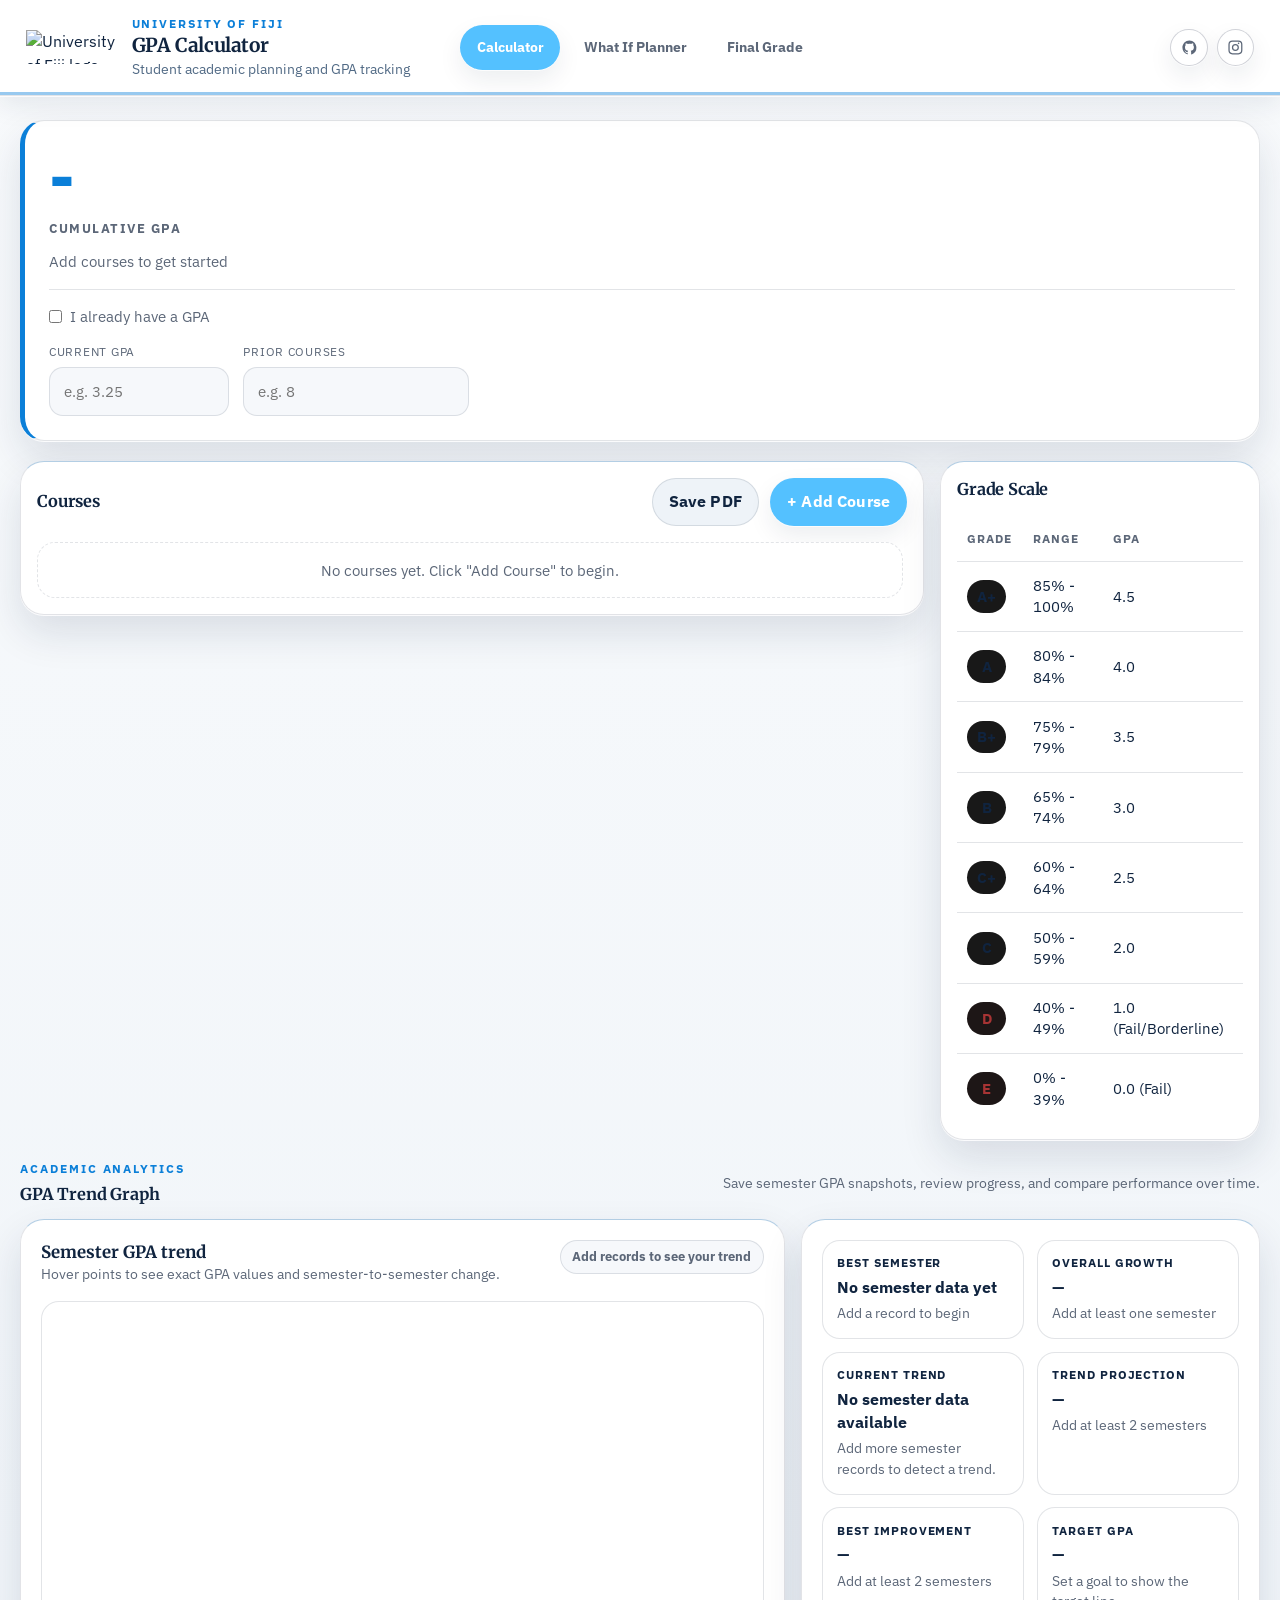
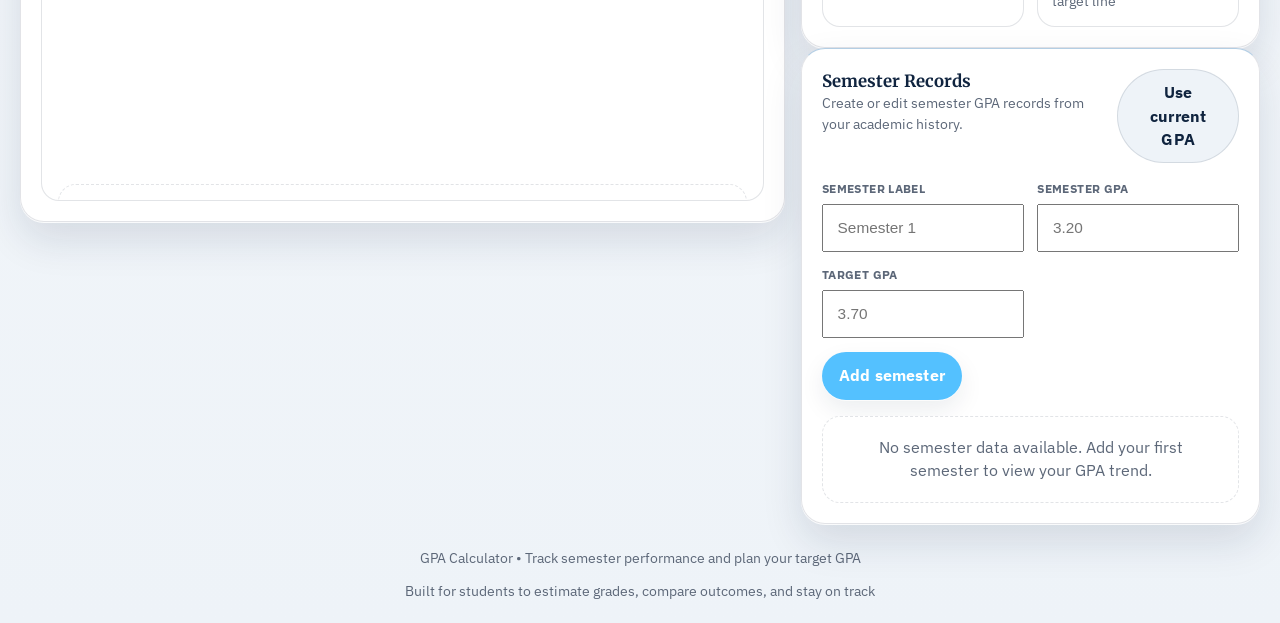
==== commit 07744216: "Add GPA trend graph feature Introduce GPA trend graph with semester performance tracking  - Added in" ====
--- a/index.html
+++ b/index.html
@@ -89,6 +89,100 @@
       </section>
     </div>
 
+    <section class="trend-section" id="semesterTrendSection" aria-labelledby="trendHeading">
+      <div class="section-header">
+        <div>
+          <p class="trend-eyebrow">Academic analytics</p>
+          <h2 id="trendHeading">GPA Trend Graph</h2>
+        </div>
+        <p class="trend-section-note">Save semester GPA snapshots, review progress, and compare performance over time.</p>
+      </div>
+
+      <div class="trend-dashboard">
+        <div class="planner-card trend-chart-card">
+          <div class="trend-card-head">
+            <div>
+              <h3>Semester GPA trend</h3>
+              <p class="trend-card-note">Hover points to see exact GPA values and semester-to-semester change.</p>
+            </div>
+            <span class="trend-chart-legend" id="semesterChartLegend">Add records to see your trend</span>
+          </div>
+          <div class="trend-chart-wrap">
+            <canvas id="semesterTrendChart" hidden></canvas>
+            <div class="semester-empty-state" id="semesterTrendEmptyState">No semester data available. Add your first semester to view your GPA trend.</div>
+          </div>
+        </div>
+
+        <div class="trend-sidebar">
+          <div class="planner-card trend-summary-card">
+            <div class="trend-summary-grid">
+              <article class="trend-summary-item" id="semesterBestCard">
+                <strong>Best Semester</strong>
+                <span>No semester data yet</span>
+                <span>Add a record to begin</span>
+              </article>
+              <article class="trend-summary-item" id="semesterGrowthCard">
+                <strong>Overall Growth</strong>
+                <span>—</span>
+                <span>Add at least one semester</span>
+              </article>
+              <article class="trend-summary-item" id="semesterTrendCard">
+                <strong>Current Trend</strong>
+                <span>Stable</span>
+                <span>Add more semester records to detect a trend.</span>
+              </article>
+              <article class="trend-summary-item" id="semesterProjectionCard">
+                <strong>Trend Projection</strong>
+                <span>—</span>
+                <span>Add at least 2 semesters</span>
+              </article>
+              <article class="trend-summary-item" id="semesterComparisonCard">
+                <strong>Best Improvement</strong>
+                <span>—</span>
+                <span>Add at least 2 semesters</span>
+              </article>
+              <article class="trend-summary-item" id="semesterTargetCard">
+                <strong>Target GPA</strong>
+                <span>—</span>
+                <span>Set a goal to show the target line</span>
+              </article>
+            </div>
+          </div>
+
+          <div class="planner-card trend-manager-card">
+            <div class="trend-manager-head">
+              <div>
+                <h3>Semester Records</h3>
+                <p class="trend-card-note">Create or edit semester GPA records from your academic history.</p>
+              </div>
+              <button type="button" class="btn btn-secondary" id="semesterUseCurrentBtn">Use current GPA</button>
+            </div>
+
+            <form id="semesterTrendForm" class="semester-form">
+              <label class="semester-field">
+                <span>Semester label</span>
+                <input type="text" id="semesterLabel" placeholder="Semester 1" autocomplete="off">
+              </label>
+              <label class="semester-field">
+                <span>Semester GPA</span>
+                <input type="number" id="semesterGpa" min="0" max="4.5" step="0.01" placeholder="3.20">
+              </label>
+              <label class="semester-field">
+                <span>Target GPA</span>
+                <input type="number" id="semesterTargetGpa" min="0" max="4.5" step="0.01" placeholder="3.70">
+              </label>
+              <div class="semester-form-actions">
+                <button type="submit" class="btn btn-primary" id="semesterAddBtn">Add semester</button>
+                <button type="button" class="btn btn-secondary" id="semesterCancelBtn" hidden>Cancel edit</button>
+              </div>
+            </form>
+
+            <div id="semesterHistoryList" class="semester-history-list"></div>
+          </div>
+        </div>
+      </div>
+    </section>
+
   </main>
 
   <footer class="app-footer">
@@ -96,6 +190,7 @@
     <p>Built for students to estimate grades, compare outcomes, and stay on track</p>
   </footer>
 
+  <script src="https://cdn.jsdelivr.net/npm/chart.js@4.4.3/dist/chart.umd.min.js"></script>
   <script src="app.js"></script>
 </body>
 </html>
--- a/styles.css
+++ b/styles.css
@@ -7,7 +7,7 @@
 }
 
 :root {
-  color-scheme: dark;
+  color-scheme: dark light;
   --bg: #000000;
   --bg-elevated: #050505;
   --surface: #0f0f10;
@@ -804,6 +804,282 @@
   color: var(--danger);
 }
 
+.trend-section {
+  display: flex;
+  flex-direction: column;
+  gap: 0.8rem;
+}
+
+.trend-section-note,
+.trend-card-note {
+  color: var(--text-muted);
+  font-size: 0.9rem;
+}
+
+.trend-eyebrow {
+  margin-bottom: 0.28rem;
+  color: var(--primary);
+  font-size: 0.76rem;
+  font-weight: 700;
+  letter-spacing: 0.16em;
+  text-transform: uppercase;
+}
+
+.trend-dashboard {
+  display: grid;
+  grid-template-columns: minmax(0, 1.25fr) minmax(320px, 0.75fr);
+  gap: 1rem;
+  align-items: start;
+}
+
+.trend-chart-card,
+.trend-summary-card,
+.trend-manager-card {
+  display: flex;
+  flex-direction: column;
+  gap: 1rem;
+}
+
+.trend-card-head,
+.trend-manager-head {
+  display: flex;
+  align-items: flex-start;
+  justify-content: space-between;
+  gap: 0.85rem;
+}
+
+.trend-card-head h3,
+.trend-manager-head h3 {
+  margin: 0;
+  font-family: "Merriweather", Georgia, serif;
+  font-size: 1.05rem;
+}
+
+.trend-chart-legend {
+  display: inline-flex;
+  align-items: center;
+  justify-content: center;
+  align-self: flex-start;
+  padding: 0.42rem 0.72rem;
+  border-radius: 999px;
+  border: 1px solid var(--border);
+  background: var(--surface-solid);
+  color: var(--text-muted);
+  font-size: 0.8rem;
+  font-weight: 700;
+}
+
+.trend-chart-wrap {
+  position: relative;
+  height: clamp(320px, 42vw, 500px);
+  padding: 1rem;
+  border-radius: var(--radius-md);
+  border: 1px solid var(--border);
+  background: #121213;
+  overflow: hidden;
+}
+
+.trend-chart-wrap canvas {
+  display: block;
+  width: 100% !important;
+  height: 100% !important;
+}
+
+.trend-summary-grid {
+  display: grid;
+  grid-template-columns: repeat(2, minmax(0, 1fr));
+  gap: 0.8rem;
+}
+
+.trend-summary-item {
+  display: flex;
+  flex-direction: column;
+  gap: 0.25rem;
+  padding: 0.9rem;
+  border-radius: var(--radius-md);
+  border: 1px solid var(--border);
+  background: #131314;
+}
+
+.trend-summary-item strong {
+  color: var(--text);
+  font-size: 0.72rem;
+  text-transform: uppercase;
+  letter-spacing: 0.08em;
+}
+
+.trend-summary-item span:first-of-type {
+  font-size: 1rem;
+  font-weight: 700;
+  color: var(--text);
+}
+
+.trend-summary-item span:last-of-type {
+  color: var(--text-muted);
+  font-size: 0.88rem;
+}
+
+.semester-form {
+  display: grid;
+  grid-template-columns: repeat(2, minmax(0, 1fr));
+  gap: 0.85rem;
+}
+
+.semester-field {
+  display: flex;
+  flex-direction: column;
+  gap: 0.4rem;
+  color: var(--text-muted);
+  font-size: 0.78rem;
+}
+
+.semester-field span {
+  font-weight: 700;
+  letter-spacing: 0.03em;
+  text-transform: uppercase;
+}
+
+.semester-field input {
+  min-height: 48px;
+  padding: 0.78rem 0.85rem;
+  font-size: 0.96rem;
+}
+
+.semester-form-actions {
+  display: flex;
+  gap: 0.7rem;
+  align-items: center;
+  justify-content: flex-start;
+  grid-column: 1 / -1;
+  flex-wrap: wrap;
+}
+
+.semester-history-list {
+  display: flex;
+  flex-direction: column;
+  gap: 0.7rem;
+}
+
+.semester-history-item {
+  display: grid;
+  grid-template-columns: minmax(0, 1fr) auto;
+  gap: 0.85rem;
+  align-items: center;
+  padding: 0.85rem;
+  border-radius: var(--radius-md);
+  border: 1px solid var(--border);
+  background: #131314;
+}
+
+.semester-history-copy {
+  display: flex;
+  flex-direction: column;
+  gap: 0.18rem;
+}
+
+.semester-history-copy strong {
+  font-size: 0.98rem;
+}
+
+.semester-history-copy span {
+  color: var(--text-muted);
+  font-size: 0.88rem;
+}
+
+.semester-history-actions {
+  display: flex;
+  align-items: center;
+  gap: 0.5rem;
+}
+
+.semester-empty-state {
+  min-height: 100%;
+  display: flex;
+  align-items: center;
+  justify-content: center;
+  padding: 1.2rem;
+  border-radius: var(--radius-md);
+  border: 1px dashed var(--border-strong);
+  background: #111111;
+  color: var(--text-muted);
+  text-align: center;
+}
+
+@media (prefers-color-scheme: light) {
+  :root {
+    --bg: #f4f6f8;
+    --bg-elevated: #ffffff;
+    --surface: #ffffff;
+    --surface-solid: #f6f8fb;
+    --surface-soft: #eef2f7;
+    --border: rgba(20, 33, 61, 0.12);
+    --border-strong: rgba(20, 33, 61, 0.2);
+    --text: #10243f;
+    --text-muted: #5c6778;
+    --primary: #0b7fd8;
+    --primary-strong: #0664ad;
+    --primary-contrast: #ffffff;
+    --success: #13795b;
+    --warning: #a96800;
+    --danger: #a83434;
+    --shadow-sm: 0 1px 0 rgba(255, 255, 255, 0.8), 0 10px 24px rgba(16, 36, 63, 0.08);
+    --shadow-md: 0 1px 0 rgba(255, 255, 255, 0.85), 0 18px 40px rgba(16, 36, 63, 0.12);
+    --focus-ring: 0 0 0 3px rgba(11, 127, 216, 0.18);
+  }
+
+  body {
+    background: linear-gradient(180deg, #f8fafc, #eef3f8);
+  }
+
+  body::before {
+    opacity: 0.08;
+  }
+
+  .navbar,
+  .page-hero,
+  .gpa-display,
+  .planner-card,
+  .courses-section,
+  .scale-section,
+  .trend-chart-wrap,
+  .trend-summary-item,
+  .semester-history-item,
+  .semester-empty-state,
+  .course-row,
+  .planner-stat,
+  .planner-progress-card,
+  .planner-feedback,
+  .empty-state,
+  .planner-empty-state {
+    background: #ffffff;
+  }
+
+  .navbar {
+    background: rgba(255, 255, 255, 0.92);
+  }
+
+  .nav-link:hover,
+  .nav-social:hover,
+  .hero-link:hover,
+  .btn-secondary,
+  .btn-remove {
+    background: #eef3f8;
+  }
+
+  .trend-chart-wrap,
+  .trend-summary-item,
+  .semester-history-item,
+  .course-row,
+  .planner-stat,
+  .planner-progress-card,
+  .planner-feedback,
+  .empty-state,
+  .planner-empty-state,
+  .semester-empty-state {
+    border-color: var(--border);
+  }
+}
+
 .app-footer {
   width: min(1240px, calc(100% - 2rem));
   margin: 0 auto;
@@ -861,6 +1137,10 @@
     grid-template-columns: 1fr;
   }
 
+  .trend-dashboard {
+    grid-template-columns: 1fr;
+  }
+
   .scale-section {
     position: static;
   }
@@ -892,12 +1172,15 @@
   }
 
   .planner-input-grid,
-  .planner-stat-grid {
+  .planner-stat-grid,
+  .trend-summary-grid,
+  .semester-form {
     grid-template-columns: 1fr;
   }
 
   .planner-course-row,
-  .course-row {
+  .course-row,
+  .semester-history-item {
     grid-template-columns: 1fr;
   }
 
@@ -910,7 +1193,9 @@
 
   .section-header,
   .planner-course-header,
-  .planner-progress-head {
+  .planner-progress-head,
+  .trend-card-head,
+  .trend-manager-head {
     flex-direction: column;
     align-items: flex-start;
   }
@@ -921,6 +1206,18 @@
 
   .planner-progress-labels {
     flex-direction: column;
+  }
+
+  .trend-chart-wrap {
+    height: 300px;
+  }
+
+  .semester-history-actions {
+    width: 100%;
+  }
+
+  .semester-history-actions .btn {
+    flex: 1 1 0;
   }
 
   .app-footer {
@@ -978,6 +1275,11 @@
     width: 100%;
   }
 
+  .trend-chart-wrap {
+    height: 280px;
+    padding: 0.85rem;
+  }
+
   .section-actions .btn {
     flex: 1 1 auto;
   }
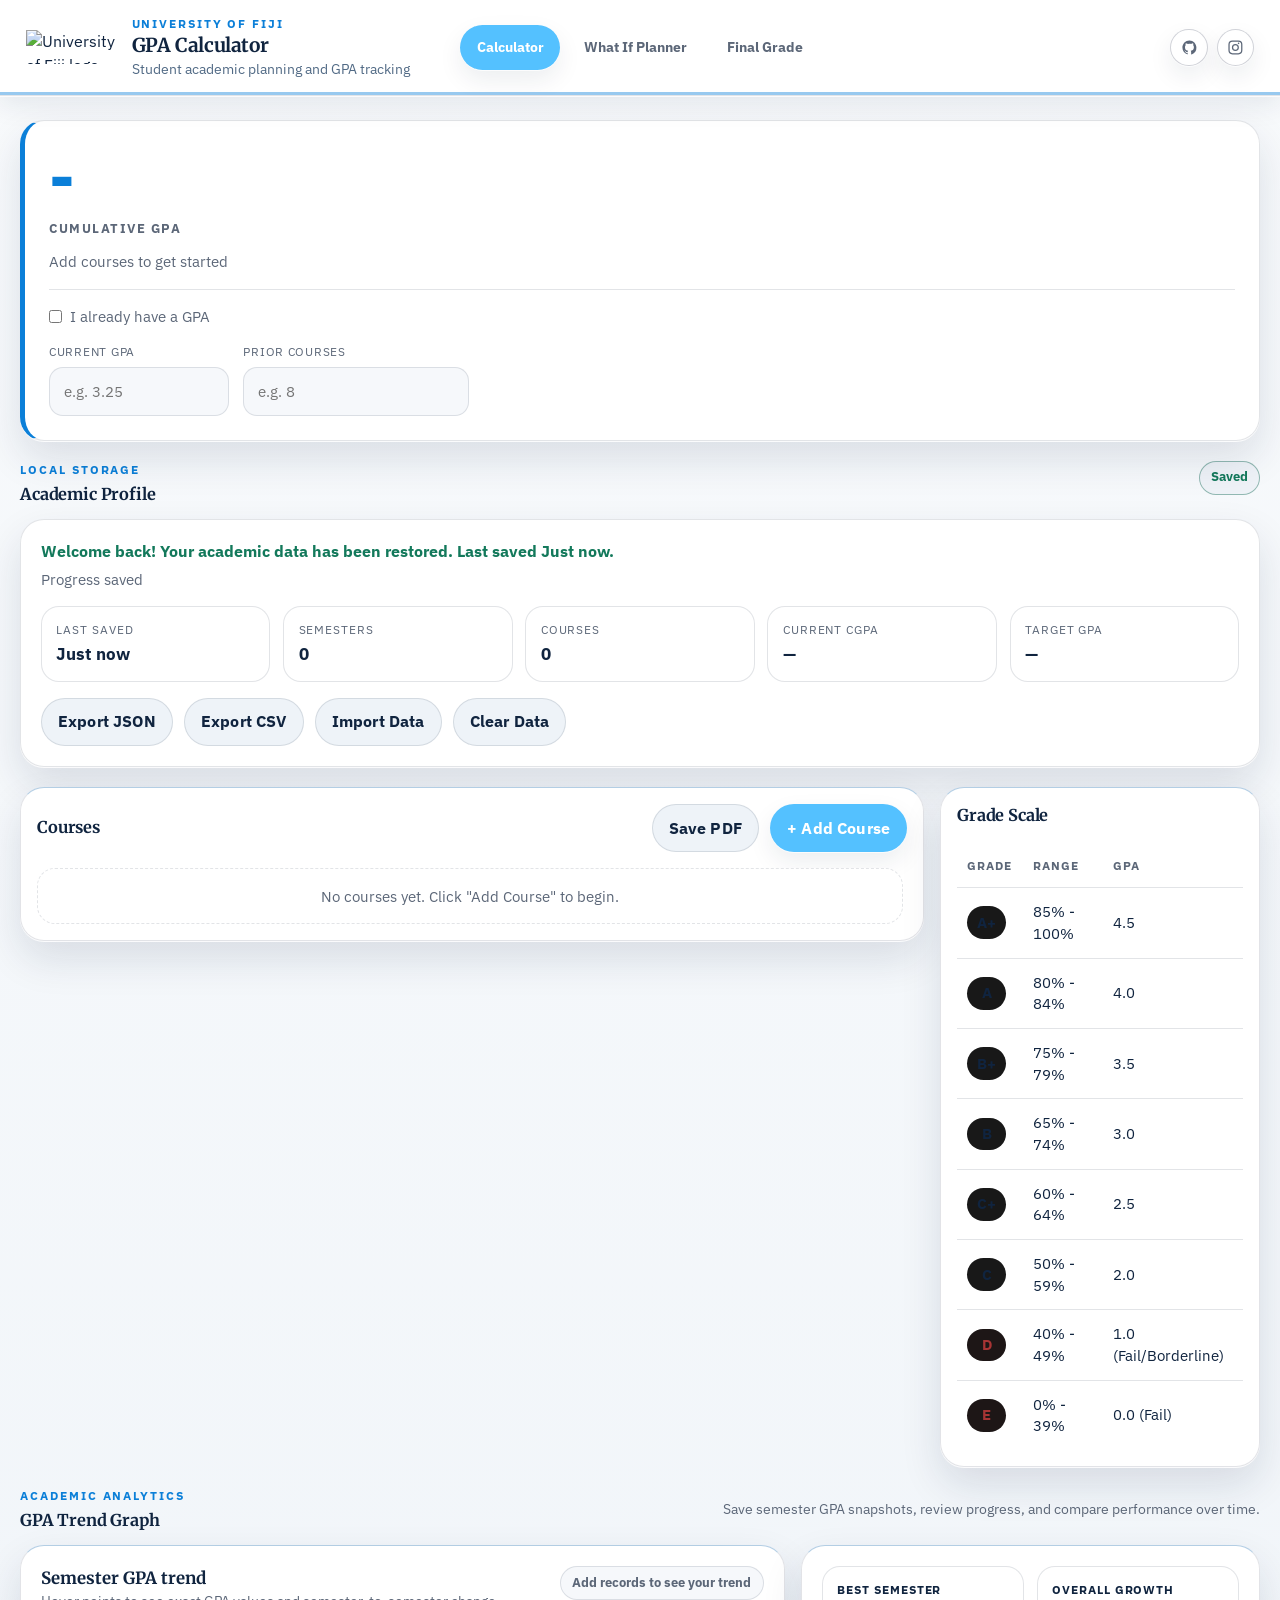
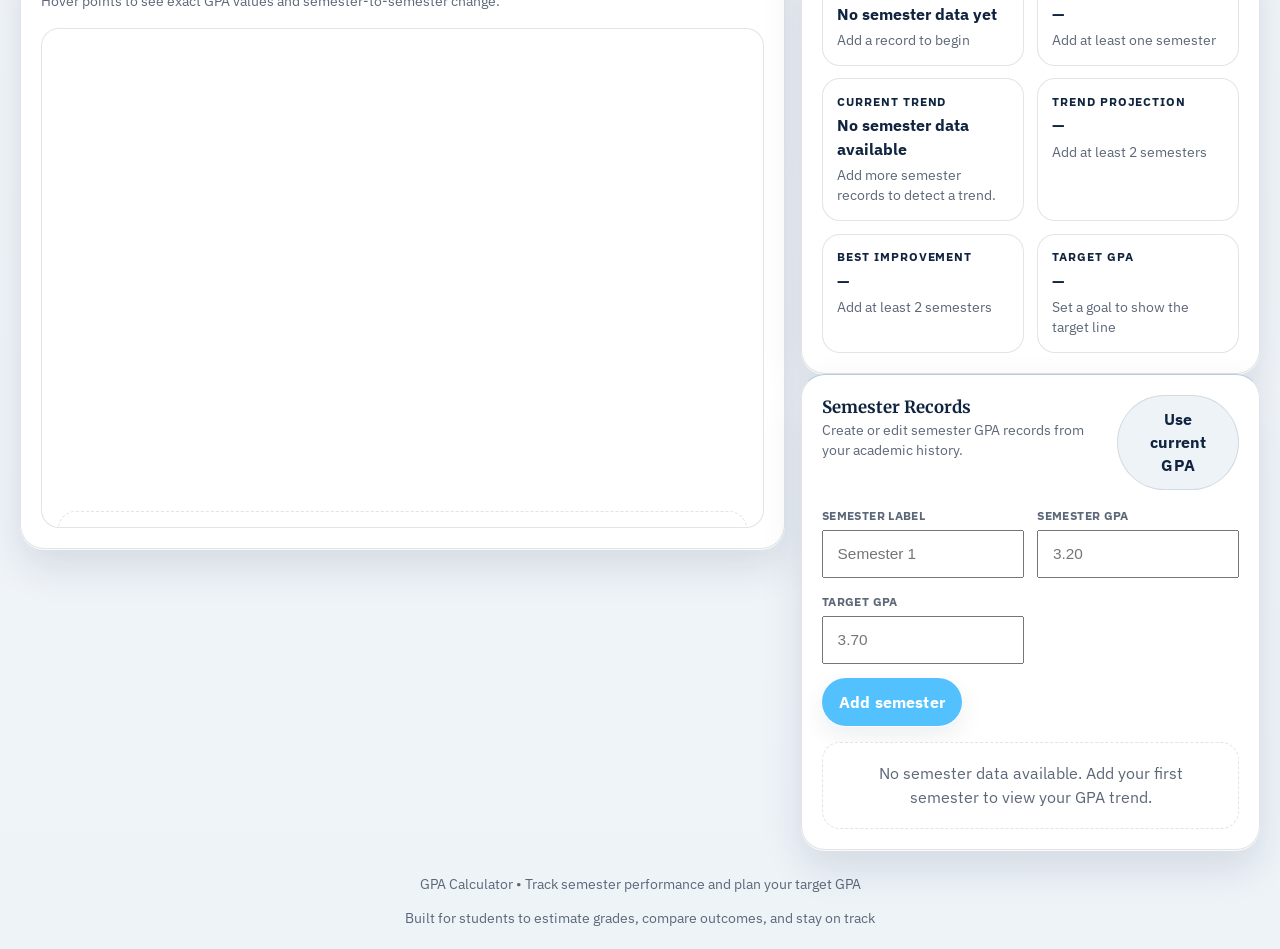
==== commit dcd2a930: "Created Academic Profile Using local storage, it allows users to maintain a persistent academic reco" ====
--- a/index.html
+++ b/index.html
@@ -62,6 +62,54 @@
       </div>
     </section>
 
+    <section class="storage-section" aria-labelledby="storageHeading">
+      <div class="section-header">
+        <div>
+          <p class="trend-eyebrow">Local storage</p>
+          <h2 id="storageHeading">Academic Profile</h2>
+        </div>
+        <span class="storage-badge" id="saveStatusBadge" data-state="warning">Ready to save</span>
+      </div>
+
+      <div class="storage-panel planner-card">
+        <div class="storage-meta-row">
+          <p id="restoreNotice" class="storage-restore-notice" hidden>Welcome back! Your academic data has been restored.</p>
+          <p id="saveStatusDetails" class="storage-save-details">Changes will be saved automatically.</p>
+        </div>
+
+        <div class="storage-stat-grid">
+          <article class="storage-stat">
+            <span>Last saved</span>
+            <strong id="storageLastSaved">Never</strong>
+          </article>
+          <article class="storage-stat">
+            <span>Semesters</span>
+            <strong id="storageSemesterCount">0</strong>
+          </article>
+          <article class="storage-stat">
+            <span>Courses</span>
+            <strong id="storageCourseCount">0</strong>
+          </article>
+          <article class="storage-stat">
+            <span>Current CGPA</span>
+            <strong id="storageCurrentCgpa">—</strong>
+          </article>
+          <article class="storage-stat">
+            <span>Target GPA</span>
+            <strong id="storageTargetGpa">—</strong>
+          </article>
+        </div>
+
+        <div class="storage-actions">
+          <button type="button" class="btn btn-secondary" id="exportJsonBtn">Export JSON</button>
+          <button type="button" class="btn btn-secondary" id="exportCsvBtn">Export CSV</button>
+          <button type="button" class="btn btn-secondary" id="importDataBtn">Import Data</button>
+          <button type="button" class="btn btn-secondary" id="clearDataBtn">Clear Data</button>
+          <input type="file" id="importDataInput" accept="application/json,.json,text/csv,.csv" hidden>
+        </div>
+      </div>
+    </section>
+
     <div class="main-content">
       <section class="courses-section">
         <div class="section-header">
--- a/styles.css
+++ b/styles.css
@@ -810,6 +810,100 @@
   gap: 0.8rem;
 }
 
+.storage-section {
+  display: flex;
+  flex-direction: column;
+  gap: 0.8rem;
+}
+
+.storage-panel {
+  display: flex;
+  flex-direction: column;
+  gap: 1rem;
+}
+
+.storage-meta-row {
+  display: flex;
+  flex-direction: column;
+  gap: 0.35rem;
+}
+
+.storage-restore-notice {
+  color: var(--success);
+  font-weight: 700;
+}
+
+.storage-save-details {
+  color: var(--text-muted);
+  font-size: 0.92rem;
+}
+
+.storage-badge {
+  display: inline-flex;
+  align-items: center;
+  justify-content: center;
+  padding: 0.42rem 0.7rem;
+  border-radius: 999px;
+  border: 1px solid var(--border);
+  background: var(--surface-soft);
+  color: var(--text);
+  font-size: 0.8rem;
+  font-weight: 700;
+}
+
+.storage-badge[data-state="success"] {
+  color: var(--success);
+  border-color: color-mix(in srgb, var(--success) 35%, var(--border));
+}
+
+.storage-badge[data-state="warning"] {
+  color: var(--warning);
+  border-color: color-mix(in srgb, var(--warning) 35%, var(--border));
+}
+
+.storage-badge[data-state="danger"] {
+  color: var(--danger);
+  border-color: color-mix(in srgb, var(--danger) 35%, var(--border));
+}
+
+.storage-stat-grid {
+  display: grid;
+  grid-template-columns: repeat(5, minmax(0, 1fr));
+  gap: 0.8rem;
+}
+
+.storage-stat {
+  display: flex;
+  flex-direction: column;
+  gap: 0.25rem;
+  padding: 0.9rem;
+  border-radius: var(--radius-md);
+  border: 1px solid var(--border);
+  background: #131314;
+}
+
+.storage-stat span {
+  color: var(--text-muted);
+  font-size: 0.72rem;
+  text-transform: uppercase;
+  letter-spacing: 0.08em;
+}
+
+.storage-stat strong {
+  font-size: 1.04rem;
+  font-weight: 700;
+}
+
+.storage-actions {
+  display: flex;
+  flex-wrap: wrap;
+  gap: 0.7rem;
+}
+
+.storage-section .section-header {
+  align-items: flex-start;
+}
+
 .trend-section-note,
 .trend-card-note {
   color: var(--text-muted);
@@ -1041,6 +1135,7 @@
   .planner-card,
   .courses-section,
   .scale-section,
+  .storage-panel,
   .trend-chart-wrap,
   .trend-summary-item,
   .semester-history-item,
@@ -1050,7 +1145,8 @@
   .planner-progress-card,
   .planner-feedback,
   .empty-state,
-  .planner-empty-state {
+  .planner-empty-state,
+  .storage-stat {
     background: #ffffff;
   }
 
@@ -1075,7 +1171,9 @@
   .planner-feedback,
   .empty-state,
   .planner-empty-state,
-  .semester-empty-state {
+  .semester-empty-state,
+  .storage-stat,
+  .storage-panel {
     border-color: var(--border);
   }
 }
@@ -1174,6 +1272,7 @@
   .planner-input-grid,
   .planner-stat-grid,
   .trend-summary-grid,
+  .storage-stat-grid,
   .semester-form {
     grid-template-columns: 1fr;
   }
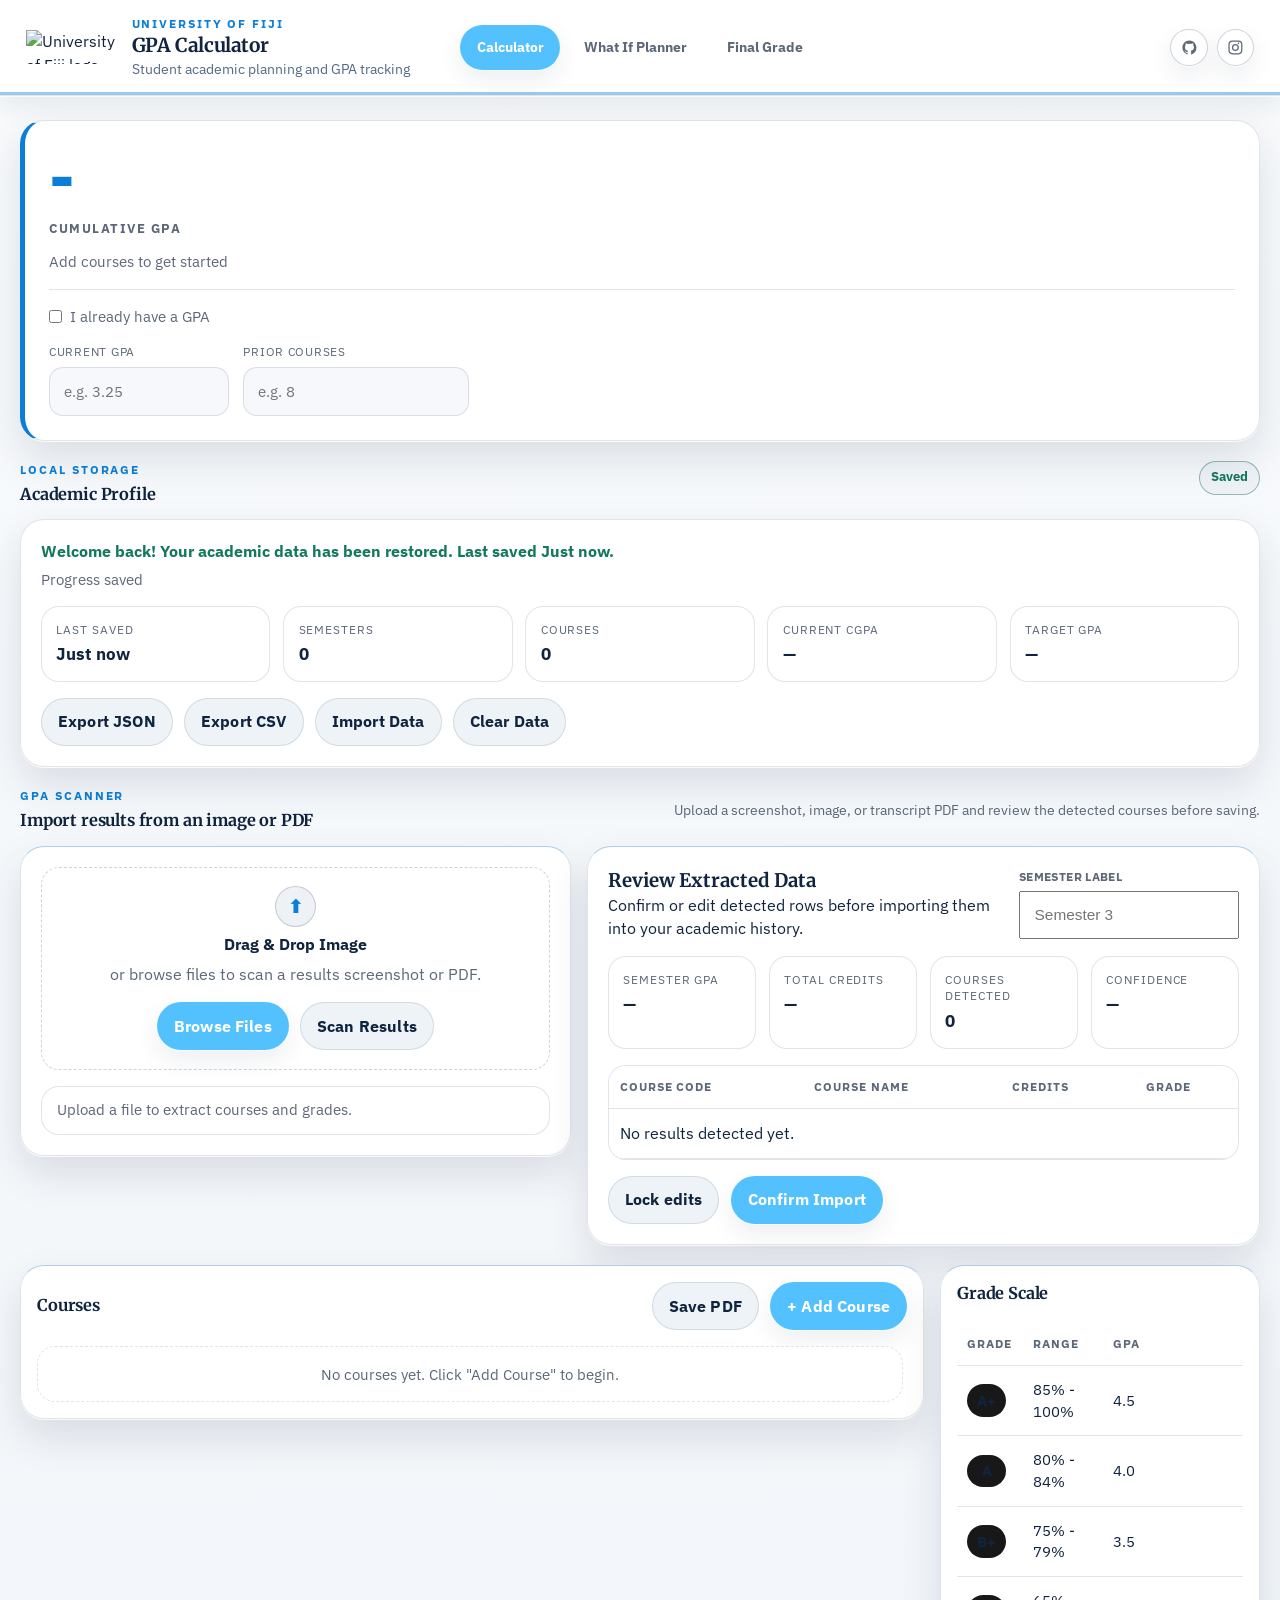
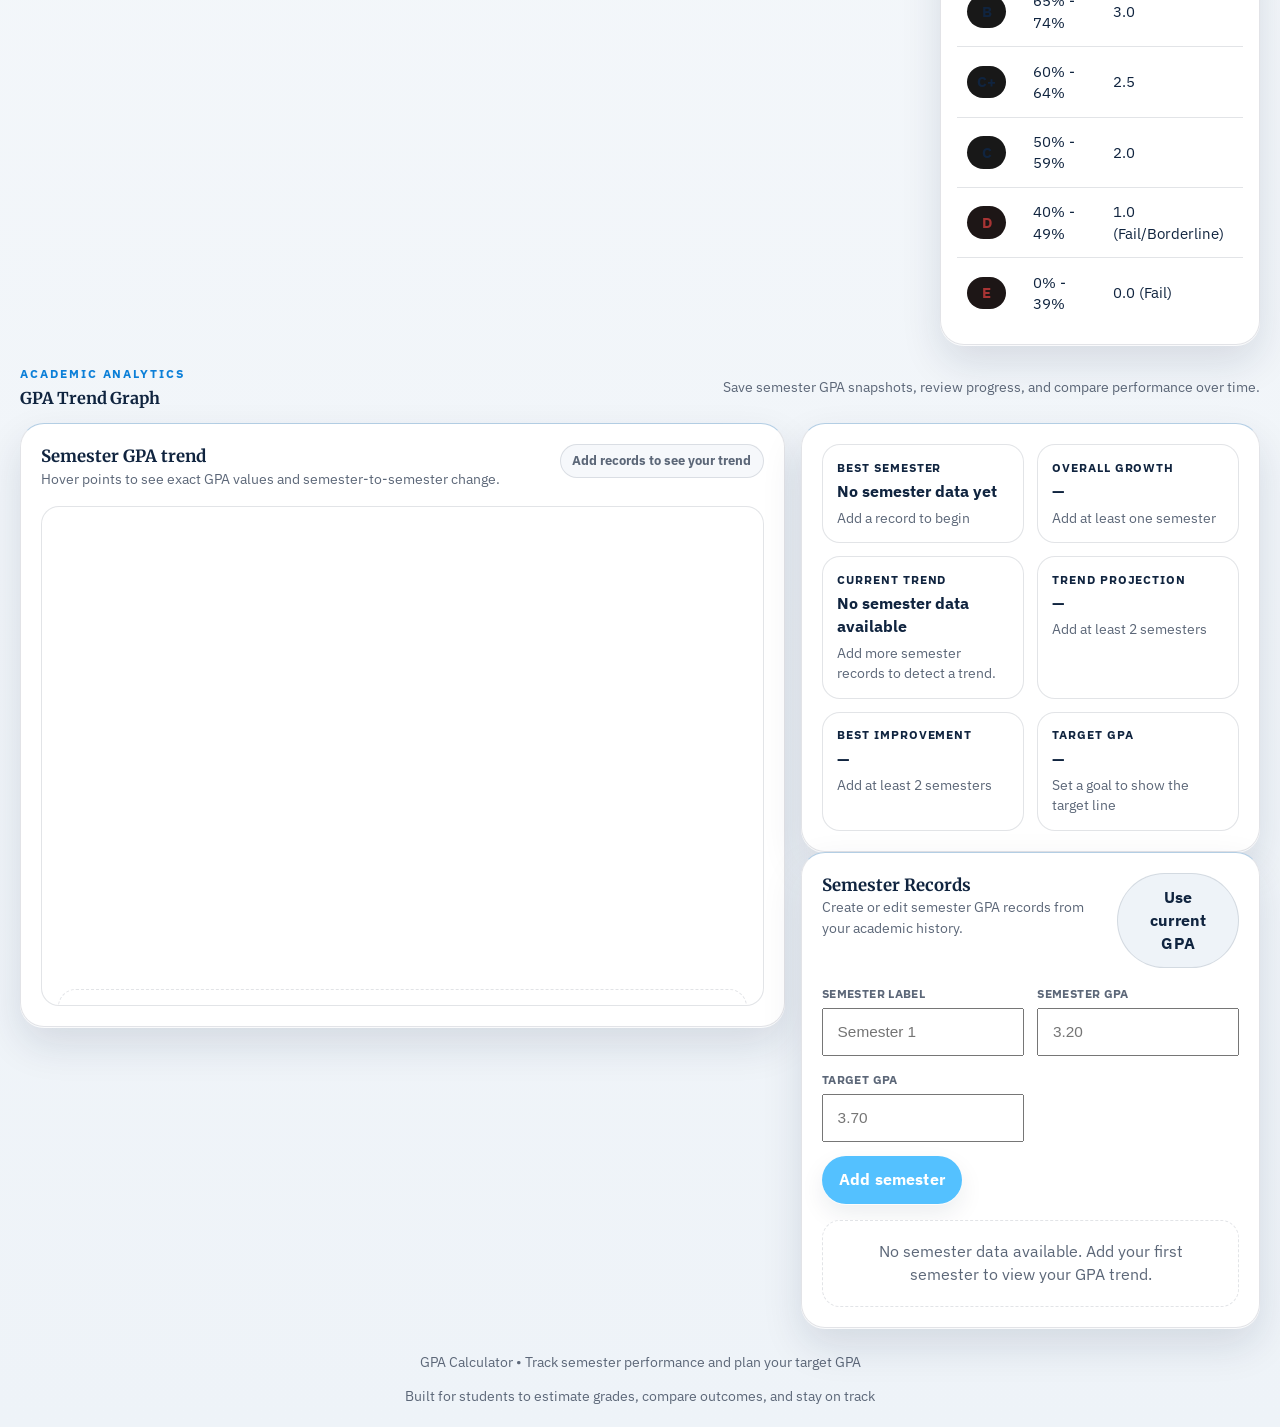
==== commit c7f9d32e: "Added OCR UI features Frontened UI elements for Uploading Result Screenshots  (Backend In Developmen" ====
--- a/index.html
+++ b/index.html
@@ -110,6 +110,90 @@
       </div>
     </section>
 
+    <section class="scanner-section" id="gpaScannerSection" aria-labelledby="scannerHeading">
+      <div class="section-header">
+        <div>
+          <p class="trend-eyebrow">GPA scanner</p>
+          <h2 id="scannerHeading">Import results from an image or PDF</h2>
+        </div>
+        <p class="scanner-section-note">Upload a screenshot, image, or transcript PDF and review the detected courses before saving.</p>
+      </div>
+
+      <div class="scanner-dashboard">
+        <div class="planner-card scanner-upload-card">
+          <div class="scanner-dropzone" id="scannerDropzone" role="button" tabindex="0" aria-label="Upload results image or PDF">
+            <input type="file" id="scannerFileInput" accept="image/png,image/jpeg,application/pdf" hidden>
+            <div class="scanner-dropzone-copy">
+              <span class="scanner-icon">⬆</span>
+              <strong>Drag & Drop Image</strong>
+              <span>or browse files to scan a results screenshot or PDF.</span>
+            </div>
+            <div class="scanner-dropzone-actions">
+              <button type="button" class="btn btn-primary" id="scannerBrowseBtn">Browse Files</button>
+              <button type="button" class="btn btn-secondary" id="scannerScanBtn" disabled>Scan Results</button>
+            </div>
+          </div>
+          <div class="scanner-status" id="scannerStatus">Upload a file to extract courses and grades.</div>
+          <div class="scanner-confidence" id="scannerConfidence" hidden></div>
+        </div>
+
+        <div class="planner-card scanner-review-card">
+          <div class="scanner-review-head">
+            <div>
+              <h3>Review Extracted Data</h3>
+              <p class="scanner-card-note">Confirm or edit detected rows before importing them into your academic history.</p>
+            </div>
+            <label class="semester-field scanner-semester-field">
+              <span>Semester label</span>
+              <input type="text" id="scannerSemesterLabel" placeholder="Semester 3">
+            </label>
+          </div>
+
+          <div class="scanner-preview-grid">
+            <article class="scanner-preview-stat">
+              <span>Semester GPA</span>
+              <strong id="scannerSemesterGpa">—</strong>
+            </article>
+            <article class="scanner-preview-stat">
+              <span>Total credits</span>
+              <strong id="scannerTotalCredits">—</strong>
+            </article>
+            <article class="scanner-preview-stat">
+              <span>Courses detected</span>
+              <strong id="scannerCourseCount">0</strong>
+            </article>
+            <article class="scanner-preview-stat">
+              <span>Confidence</span>
+              <strong id="scannerConfidenceValue">—</strong>
+            </article>
+          </div>
+
+          <div class="scanner-table-wrap">
+            <table class="scanner-table">
+              <thead>
+                <tr>
+                  <th>Course code</th>
+                  <th>Course name</th>
+                  <th>Credits</th>
+                  <th>Grade</th>
+                </tr>
+              </thead>
+              <tbody id="scannerReviewBody">
+                <tr class="scanner-empty-row">
+                  <td colspan="4">No results detected yet.</td>
+                </tr>
+              </tbody>
+            </table>
+          </div>
+
+          <div class="scanner-actions">
+            <button type="button" class="btn btn-secondary" id="scannerEditBtn" disabled>Edit</button>
+            <button type="button" class="btn btn-primary" id="scannerConfirmBtn" disabled>Confirm Import</button>
+          </div>
+        </div>
+      </div>
+    </section>
+
     <div class="main-content">
       <section class="courses-section">
         <div class="section-header">
@@ -239,6 +323,8 @@
   </footer>
 
   <script src="https://cdn.jsdelivr.net/npm/chart.js@4.4.3/dist/chart.umd.min.js"></script>
+  <script src="https://cdn.jsdelivr.net/npm/tesseract.js@5.0.5/dist/tesseract.min.js"></script>
+  <script src="https://cdnjs.cloudflare.com/ajax/libs/pdf.js/4.6.82/pdf.min.js"></script>
   <script src="app.js"></script>
 </body>
 </html>
--- a/styles.css
+++ b/styles.css
@@ -900,6 +900,209 @@
   gap: 0.7rem;
 }
 
+.scanner-section {
+  display: flex;
+  flex-direction: column;
+  gap: 0.8rem;
+}
+
+.scanner-section-note {
+  color: var(--text-muted);
+  font-size: 0.9rem;
+}
+
+.scanner-dashboard {
+  display: grid;
+  grid-template-columns: minmax(0, 0.9fr) minmax(0, 1.1fr);
+  gap: 1rem;
+  align-items: start;
+}
+
+.scanner-upload-card,
+.scanner-review-card {
+  display: flex;
+  flex-direction: column;
+  gap: 1rem;
+}
+
+.scanner-dropzone {
+  display: flex;
+  flex-direction: column;
+  gap: 1rem;
+  padding: 1.15rem;
+  border-radius: var(--radius-md);
+  border: 1px dashed var(--border-strong);
+  background: linear-gradient(180deg, #151516, #101011);
+  cursor: pointer;
+  transition: border-color 0.18s ease, background-color 0.18s ease, transform 0.18s ease;
+}
+
+.scanner-dropzone:hover,
+.scanner-dropzone.dragover {
+  border-color: var(--primary);
+  background: linear-gradient(180deg, #18191a, #131314);
+  transform: translateY(-1px);
+}
+
+.scanner-dropzone-copy {
+  display: flex;
+  flex-direction: column;
+  align-items: center;
+  text-align: center;
+  gap: 0.4rem;
+  color: var(--text-muted);
+}
+
+.scanner-icon {
+  width: 2.55rem;
+  height: 2.55rem;
+  display: inline-flex;
+  align-items: center;
+  justify-content: center;
+  border-radius: 999px;
+  color: var(--primary);
+  border: 1px solid var(--border-strong);
+  background: var(--surface-soft);
+  font-size: 1.1rem;
+  font-weight: 700;
+}
+
+.scanner-dropzone-copy strong {
+  color: var(--text);
+  font-size: 1rem;
+}
+
+.scanner-dropzone-actions {
+  display: flex;
+  gap: 0.7rem;
+  flex-wrap: wrap;
+  justify-content: center;
+}
+
+.scanner-status {
+  padding: 0.8rem 0.95rem;
+  border-radius: var(--radius-md);
+  border: 1px solid var(--border);
+  background: #131314;
+  color: var(--text-muted);
+  font-size: 0.92rem;
+}
+
+.scanner-status[data-state="success"] {
+  color: var(--success);
+}
+
+.scanner-status[data-state="warning"] {
+  color: var(--warning);
+}
+
+.scanner-status[data-state="danger"] {
+  color: var(--danger);
+}
+
+.scanner-confidence {
+  padding: 0.75rem 0.9rem;
+  border-radius: var(--radius-md);
+  border: 1px solid var(--border);
+  background: #111111;
+  color: var(--text-muted);
+  font-size: 0.88rem;
+}
+
+.scanner-review-head {
+  display: flex;
+  align-items: flex-start;
+  justify-content: space-between;
+  gap: 0.85rem;
+}
+
+.scanner-semester-field {
+  min-width: 220px;
+}
+
+.scanner-preview-grid {
+  display: grid;
+  grid-template-columns: repeat(4, minmax(0, 1fr));
+  gap: 0.8rem;
+}
+
+.scanner-preview-stat {
+  display: flex;
+  flex-direction: column;
+  gap: 0.25rem;
+  padding: 0.9rem;
+  border-radius: var(--radius-md);
+  border: 1px solid var(--border);
+  background: #131314;
+}
+
+.scanner-preview-stat span {
+  color: var(--text-muted);
+  font-size: 0.72rem;
+  text-transform: uppercase;
+  letter-spacing: 0.08em;
+}
+
+.scanner-preview-stat strong {
+  font-size: 1.05rem;
+}
+
+.scanner-table-wrap {
+  overflow: auto;
+  border-radius: var(--radius-md);
+  border: 1px solid var(--border);
+  background: #111111;
+}
+
+.scanner-table {
+  width: 100%;
+  border-collapse: collapse;
+  min-width: 640px;
+}
+
+.scanner-table th,
+.scanner-table td {
+  border-bottom: 1px solid var(--border);
+  padding: 0.8rem 0.7rem;
+  text-align: left;
+}
+
+.scanner-table th {
+  color: var(--text-muted);
+  font-size: 0.72rem;
+  text-transform: uppercase;
+  letter-spacing: 0.08em;
+}
+
+.scanner-table input,
+.scanner-table select {
+  width: 100%;
+  min-height: 44px;
+  border: 1px solid var(--border);
+  border-radius: 12px;
+  background: var(--surface-solid);
+  color: var(--text);
+  padding: 0.68rem 0.75rem;
+}
+
+.scanner-grade-cell {
+  display: flex;
+  align-items: center;
+  gap: 0.45rem;
+}
+
+.scanner-remove-row {
+  width: 40px;
+  height: 40px;
+  flex: 0 0 auto;
+}
+
+.scanner-actions {
+  display: flex;
+  flex-wrap: wrap;
+  gap: 0.7rem;
+}
+
 .storage-section .section-header {
   align-items: flex-start;
 }
@@ -1136,6 +1339,11 @@
   .courses-section,
   .scale-section,
   .storage-panel,
+  .scanner-dropzone,
+  .scanner-status,
+  .scanner-confidence,
+  .scanner-preview-stat,
+  .scanner-table-wrap,
   .trend-chart-wrap,
   .trend-summary-item,
   .semester-history-item,
@@ -1173,7 +1381,11 @@
   .planner-empty-state,
   .semester-empty-state,
   .storage-stat,
-  .storage-panel {
+  .storage-panel,
+  .scanner-table-wrap,
+  .scanner-status,
+  .scanner-confidence,
+  .scanner-preview-stat {
     border-color: var(--border);
   }
 }
@@ -1235,6 +1447,10 @@
     grid-template-columns: 1fr;
   }
 
+  .scanner-dashboard {
+    grid-template-columns: 1fr;
+  }
+
   .trend-dashboard {
     grid-template-columns: 1fr;
   }
@@ -1273,6 +1489,7 @@
   .planner-stat-grid,
   .trend-summary-grid,
   .storage-stat-grid,
+  .scanner-preview-grid,
   .semester-form {
     grid-template-columns: 1fr;
   }
@@ -1293,6 +1510,7 @@
   .section-header,
   .planner-course-header,
   .planner-progress-head,
+  .scanner-review-head,
   .trend-card-head,
   .trend-manager-head {
     flex-direction: column;
@@ -1316,6 +1534,16 @@
   }
 
   .semester-history-actions .btn {
+    flex: 1 1 0;
+  }
+
+  .scanner-dropzone-actions,
+  .scanner-actions {
+    width: 100%;
+  }
+
+  .scanner-dropzone-actions .btn,
+  .scanner-actions .btn {
     flex: 1 1 0;
   }
 
@@ -1379,6 +1607,10 @@
     padding: 0.85rem;
   }
 
+  .scanner-table {
+    min-width: 560px;
+  }
+
   .section-actions .btn {
     flex: 1 1 auto;
   }
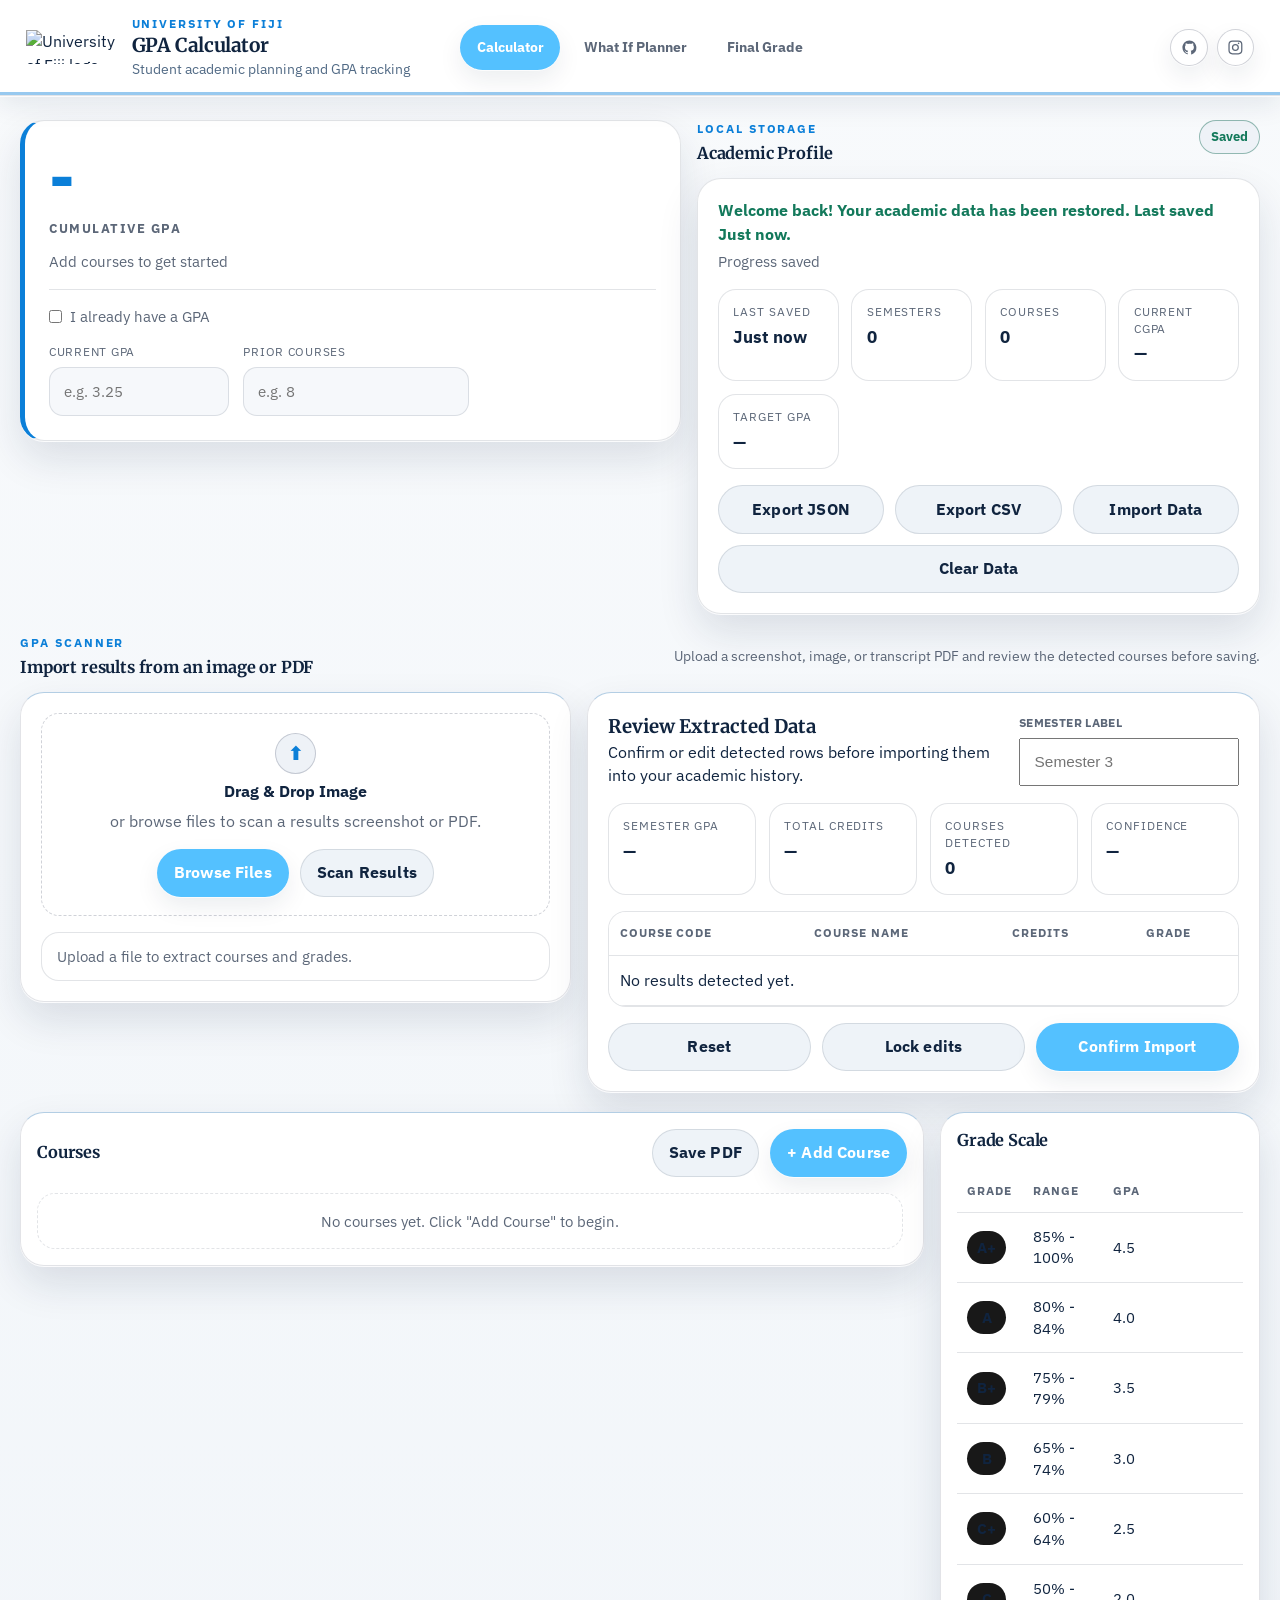
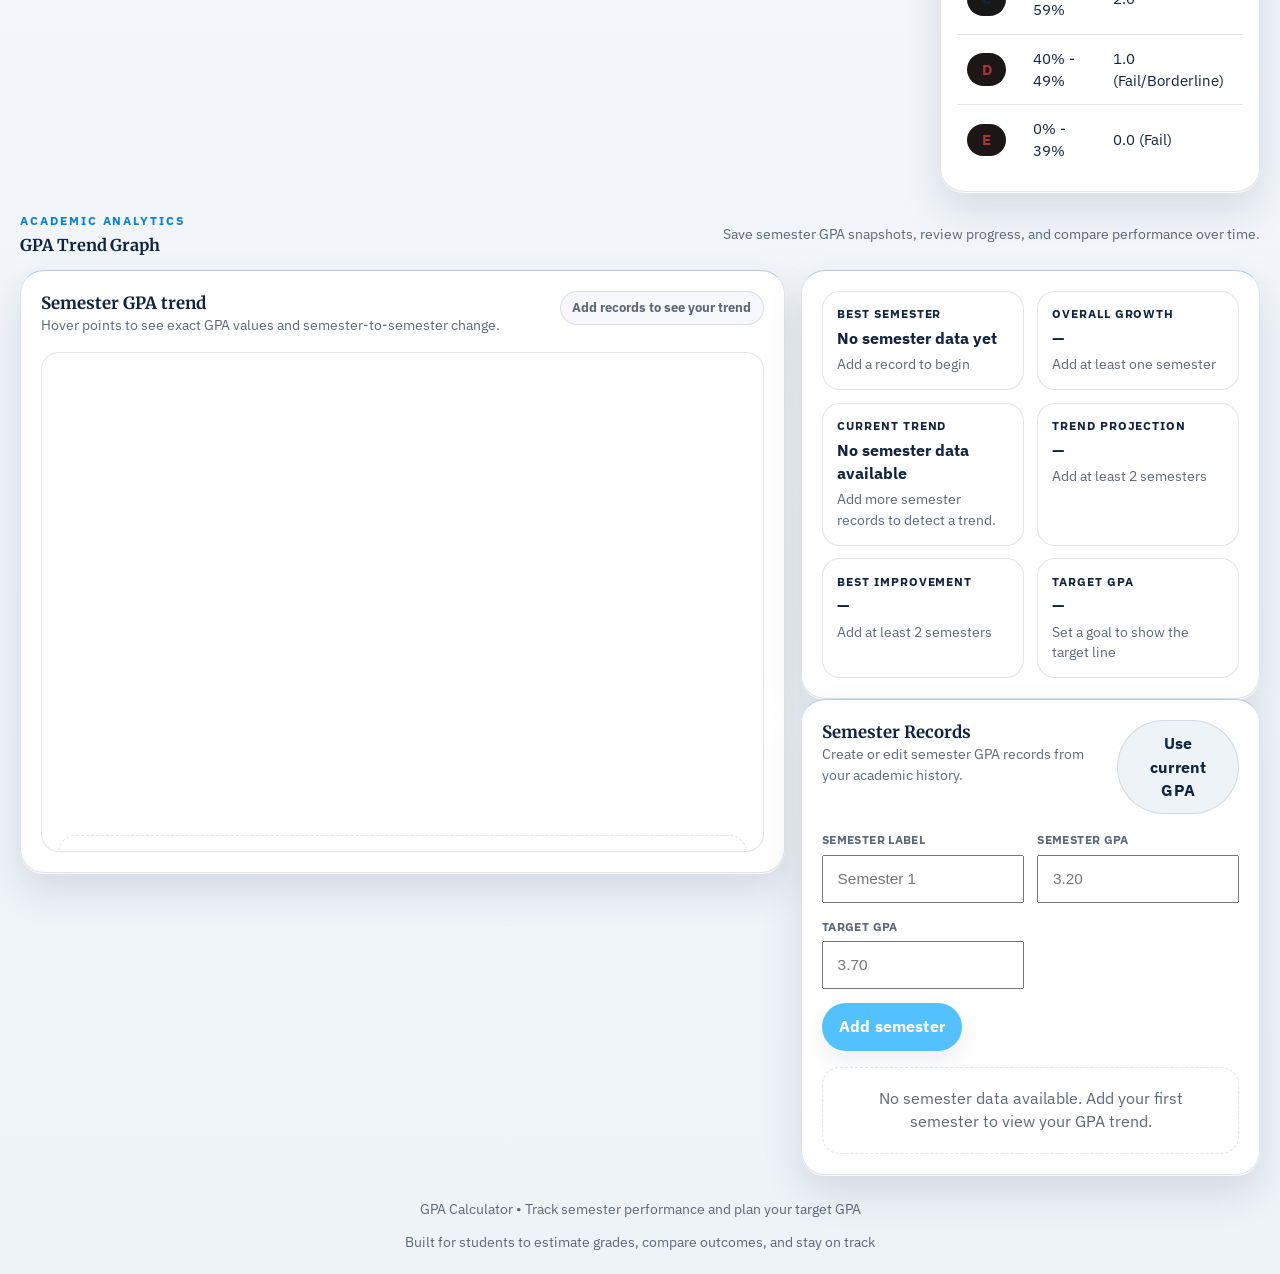
==== commit 091f40b3: "updated UI for the GPA calculator modified the current layout into a compact layout, leaving minimal" ====
--- a/index.html
+++ b/index.html
@@ -39,76 +39,78 @@
   </nav>
 
   <main class="app">
-    <section class="gpa-display">
-      <div class="gpa-value" id="gpaValue">&mdash;</div>
-      <div class="gpa-label">Cumulative GPA</div>
-      <div class="gpa-meta" id="gpaMeta">Add courses to get started</div>
-
-      <div class="existing-gpa">
-        <label class="existing-gpa-toggle">
-          <input type="checkbox" id="hasExistingGpa">
-          <span>I already have a GPA</span>
-        </label>
-        <div class="existing-gpa-fields" id="existingGpaFields" hidden>
-          <label class="existing-gpa-field">
-            <span>Current GPA</span>
-            <input type="number" id="existingGpa" min="0" max="4.5" step="0.01" placeholder="e.g. 3.25">
+    <div class="top-layout">
+      <section class="gpa-display">
+        <div class="gpa-value" id="gpaValue">&mdash;</div>
+        <div class="gpa-label">Cumulative GPA</div>
+        <div class="gpa-meta" id="gpaMeta">Add courses to get started</div>
+
+        <div class="existing-gpa">
+          <label class="existing-gpa-toggle">
+            <input type="checkbox" id="hasExistingGpa">
+            <span>I already have a GPA</span>
           </label>
-          <label class="existing-gpa-field">
-            <span>Prior courses</span>
-            <input type="number" id="priorCourses" min="1" step="1" placeholder="e.g. 8">
-          </label>
-        </div>
-      </div>
-    </section>
-
-    <section class="storage-section" aria-labelledby="storageHeading">
-      <div class="section-header">
-        <div>
-          <p class="trend-eyebrow">Local storage</p>
-          <h2 id="storageHeading">Academic Profile</h2>
-        </div>
-        <span class="storage-badge" id="saveStatusBadge" data-state="warning">Ready to save</span>
-      </div>
-
-      <div class="storage-panel planner-card">
-        <div class="storage-meta-row">
-          <p id="restoreNotice" class="storage-restore-notice" hidden>Welcome back! Your academic data has been restored.</p>
-          <p id="saveStatusDetails" class="storage-save-details">Changes will be saved automatically.</p>
-        </div>
-
-        <div class="storage-stat-grid">
-          <article class="storage-stat">
-            <span>Last saved</span>
-            <strong id="storageLastSaved">Never</strong>
-          </article>
-          <article class="storage-stat">
-            <span>Semesters</span>
-            <strong id="storageSemesterCount">0</strong>
-          </article>
-          <article class="storage-stat">
-            <span>Courses</span>
-            <strong id="storageCourseCount">0</strong>
-          </article>
-          <article class="storage-stat">
-            <span>Current CGPA</span>
-            <strong id="storageCurrentCgpa">—</strong>
-          </article>
-          <article class="storage-stat">
-            <span>Target GPA</span>
-            <strong id="storageTargetGpa">—</strong>
-          </article>
-        </div>
-
-        <div class="storage-actions">
-          <button type="button" class="btn btn-secondary" id="exportJsonBtn">Export JSON</button>
-          <button type="button" class="btn btn-secondary" id="exportCsvBtn">Export CSV</button>
-          <button type="button" class="btn btn-secondary" id="importDataBtn">Import Data</button>
-          <button type="button" class="btn btn-secondary" id="clearDataBtn">Clear Data</button>
-          <input type="file" id="importDataInput" accept="application/json,.json,text/csv,.csv" hidden>
-        </div>
-      </div>
-    </section>
+          <div class="existing-gpa-fields" id="existingGpaFields" hidden>
+            <label class="existing-gpa-field">
+              <span>Current GPA</span>
+              <input type="number" id="existingGpa" min="0" max="4.5" step="0.01" placeholder="e.g. 3.25">
+            </label>
+            <label class="existing-gpa-field">
+              <span>Prior courses</span>
+              <input type="number" id="priorCourses" min="1" step="1" placeholder="e.g. 8">
+            </label>
+          </div>
+        </div>
+      </section>
+
+      <section class="storage-section" aria-labelledby="storageHeading">
+        <div class="section-header">
+          <div>
+            <p class="trend-eyebrow">Local storage</p>
+            <h2 id="storageHeading">Academic Profile</h2>
+          </div>
+          <span class="storage-badge" id="saveStatusBadge" data-state="warning">Ready to save</span>
+        </div>
+
+        <div class="storage-panel planner-card">
+          <div class="storage-meta-row">
+            <p id="restoreNotice" class="storage-restore-notice" hidden>Welcome back! Your academic data has been restored.</p>
+            <p id="saveStatusDetails" class="storage-save-details">Changes will be saved automatically.</p>
+          </div>
+
+          <div class="storage-stat-grid">
+            <article class="storage-stat">
+              <span>Last saved</span>
+              <strong id="storageLastSaved">Never</strong>
+            </article>
+            <article class="storage-stat">
+              <span>Semesters</span>
+              <strong id="storageSemesterCount">0</strong>
+            </article>
+            <article class="storage-stat">
+              <span>Courses</span>
+              <strong id="storageCourseCount">0</strong>
+            </article>
+            <article class="storage-stat">
+              <span>Current CGPA</span>
+              <strong id="storageCurrentCgpa">—</strong>
+            </article>
+            <article class="storage-stat">
+              <span>Target GPA</span>
+              <strong id="storageTargetGpa">—</strong>
+            </article>
+          </div>
+
+          <div class="storage-actions">
+            <button type="button" class="btn btn-secondary" id="exportJsonBtn">Export JSON</button>
+            <button type="button" class="btn btn-secondary" id="exportCsvBtn">Export CSV</button>
+            <button type="button" class="btn btn-secondary" id="importDataBtn">Import Data</button>
+            <button type="button" class="btn btn-secondary" id="clearDataBtn">Clear Data</button>
+            <input type="file" id="importDataInput" accept="application/json,.json,text/csv,.csv" hidden>
+          </div>
+        </div>
+      </section>
+    </div>
 
     <section class="scanner-section" id="gpaScannerSection" aria-labelledby="scannerHeading">
       <div class="section-header">
@@ -187,6 +189,7 @@
           </div>
 
           <div class="scanner-actions">
+            <button type="button" class="btn btn-secondary" id="scannerResetBtn">Reset</button>
             <button type="button" class="btn btn-secondary" id="scannerEditBtn" disabled>Edit</button>
             <button type="button" class="btn btn-primary" id="scannerConfirmBtn" disabled>Confirm Import</button>
           </div>
--- a/styles.css
+++ b/styles.css
@@ -287,6 +287,18 @@
   gap: 1.25rem;
 }
 
+.top-layout {
+  display: grid;
+  grid-template-columns: minmax(0, 1.08fr) minmax(320px, 0.92fr);
+  gap: 1rem;
+  align-items: start;
+}
+
+.top-layout .gpa-display,
+.top-layout .storage-section {
+  min-width: 0;
+}
+
 .gpa-display,
 .planner-card,
 .courses-section,
@@ -868,7 +880,7 @@
 
 .storage-stat-grid {
   display: grid;
-  grid-template-columns: repeat(5, minmax(0, 1fr));
+  grid-template-columns: repeat(auto-fit, minmax(120px, 1fr));
   gap: 0.8rem;
 }
 
@@ -898,6 +910,10 @@
   display: flex;
   flex-wrap: wrap;
   gap: 0.7rem;
+}
+
+.storage-actions .btn {
+  flex: 1 1 10rem;
 }
 
 .scanner-section {
@@ -1101,6 +1117,10 @@
   display: flex;
   flex-wrap: wrap;
   gap: 0.7rem;
+}
+
+.scanner-actions .btn {
+  flex: 1 1 10rem;
 }
 
 .storage-section .section-header {
@@ -1442,6 +1462,7 @@
 }
 
 @media (max-width: 1080px) {
+  .top-layout,
   .planner-dashboard,
   .main-content {
     grid-template-columns: 1fr;
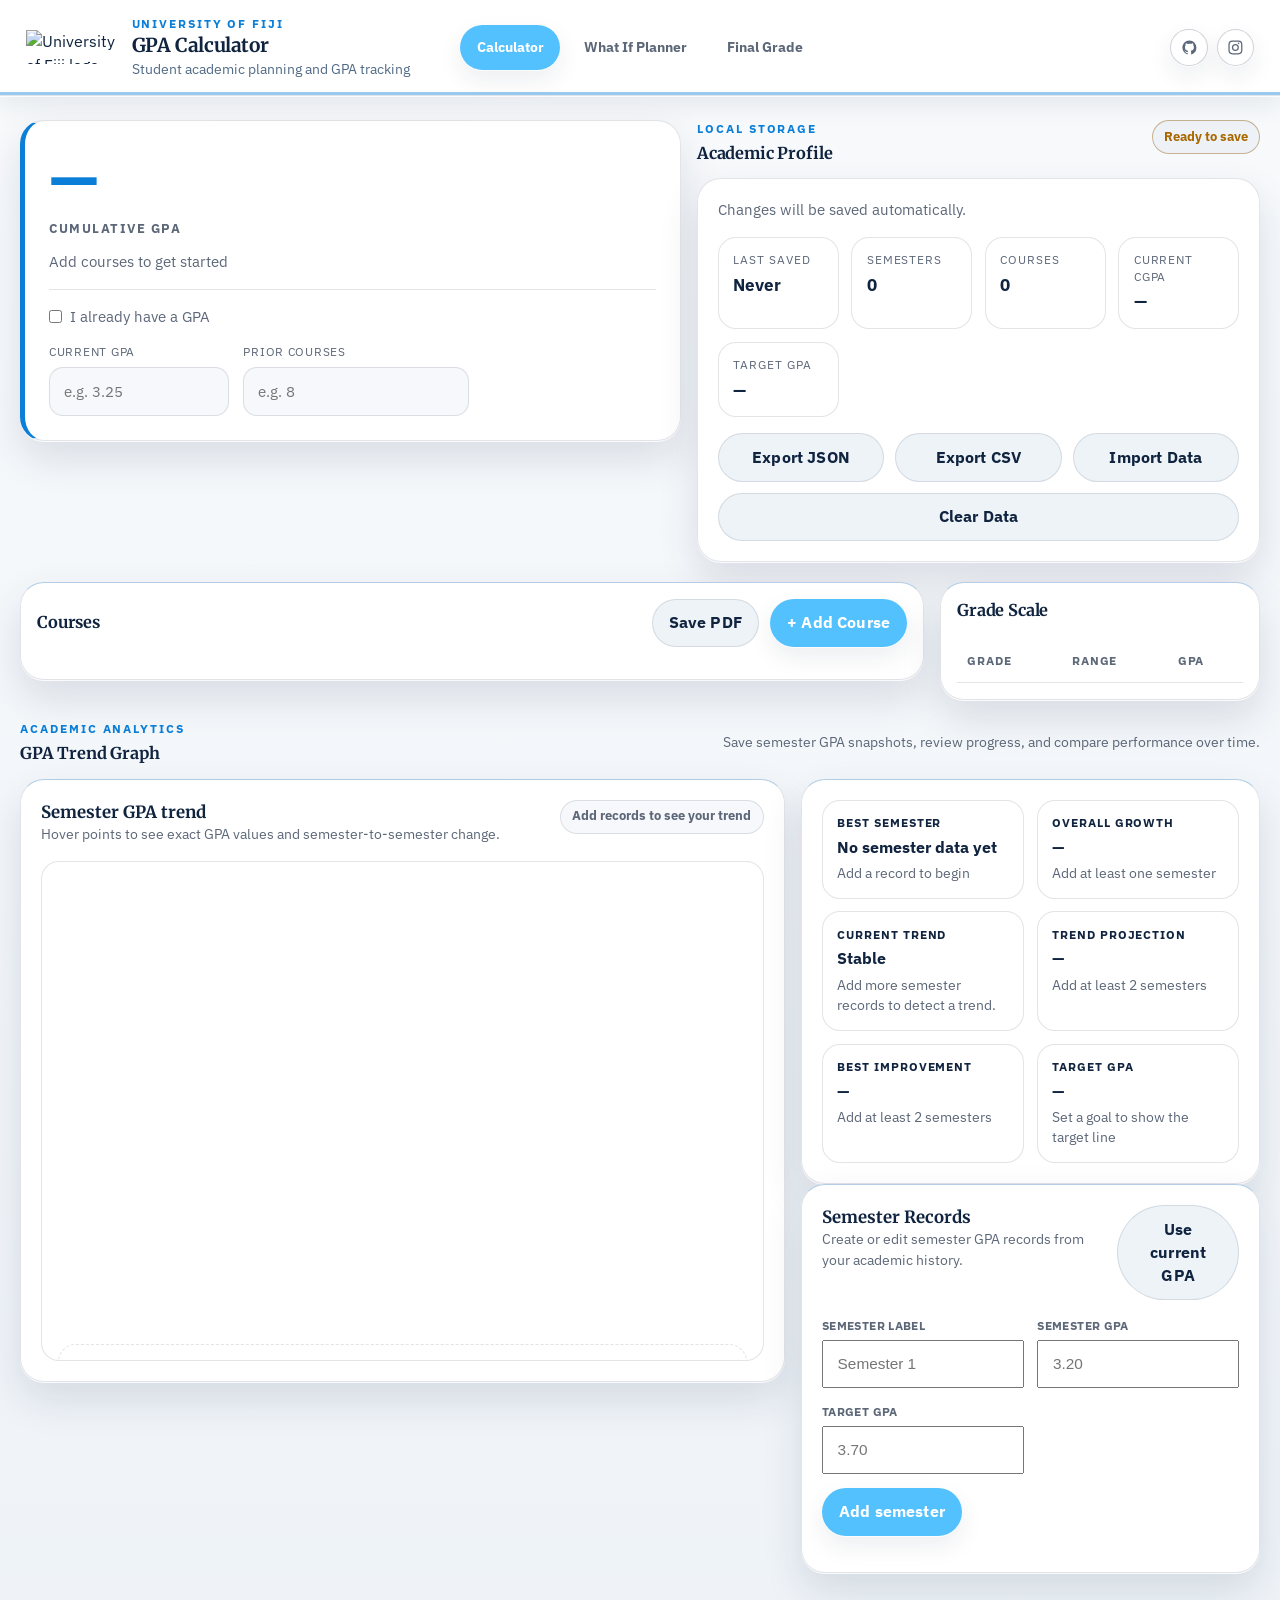
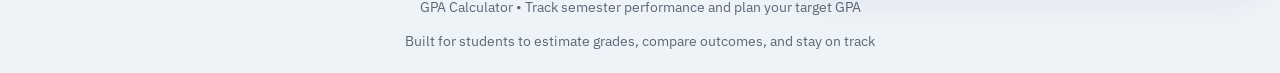
==== commit 40d406b9: "removed tesseract.js/OCR" ====
--- a/index.html
+++ b/index.html
@@ -112,91 +112,6 @@
       </section>
     </div>
 
-    <section class="scanner-section" id="gpaScannerSection" aria-labelledby="scannerHeading">
-      <div class="section-header">
-        <div>
-          <p class="trend-eyebrow">GPA scanner</p>
-          <h2 id="scannerHeading">Import results from an image or PDF</h2>
-        </div>
-        <p class="scanner-section-note">Upload a screenshot, image, or transcript PDF and review the detected courses before saving.</p>
-      </div>
-
-      <div class="scanner-dashboard">
-        <div class="planner-card scanner-upload-card">
-          <div class="scanner-dropzone" id="scannerDropzone" role="button" tabindex="0" aria-label="Upload results image or PDF">
-            <input type="file" id="scannerFileInput" accept="image/png,image/jpeg,application/pdf" hidden>
-            <div class="scanner-dropzone-copy">
-              <span class="scanner-icon">⬆</span>
-              <strong>Drag & Drop Image</strong>
-              <span>or browse files to scan a results screenshot or PDF.</span>
-            </div>
-            <div class="scanner-dropzone-actions">
-              <button type="button" class="btn btn-primary" id="scannerBrowseBtn">Browse Files</button>
-              <button type="button" class="btn btn-secondary" id="scannerScanBtn" disabled>Scan Results</button>
-            </div>
-          </div>
-          <div class="scanner-status" id="scannerStatus">Upload a file to extract courses and grades.</div>
-          <div class="scanner-confidence" id="scannerConfidence" hidden></div>
-        </div>
-
-        <div class="planner-card scanner-review-card">
-          <div class="scanner-review-head">
-            <div>
-              <h3>Review Extracted Data</h3>
-              <p class="scanner-card-note">Confirm or edit detected rows before importing them into your academic history.</p>
-            </div>
-            <label class="semester-field scanner-semester-field">
-              <span>Semester label</span>
-              <input type="text" id="scannerSemesterLabel" placeholder="Semester 3">
-            </label>
-          </div>
-
-          <div class="scanner-preview-grid">
-            <article class="scanner-preview-stat">
-              <span>Semester GPA</span>
-              <strong id="scannerSemesterGpa">—</strong>
-            </article>
-            <article class="scanner-preview-stat">
-              <span>Total credits</span>
-              <strong id="scannerTotalCredits">—</strong>
-            </article>
-            <article class="scanner-preview-stat">
-              <span>Courses detected</span>
-              <strong id="scannerCourseCount">0</strong>
-            </article>
-            <article class="scanner-preview-stat">
-              <span>Confidence</span>
-              <strong id="scannerConfidenceValue">—</strong>
-            </article>
-          </div>
-
-          <div class="scanner-table-wrap">
-            <table class="scanner-table">
-              <thead>
-                <tr>
-                  <th>Course code</th>
-                  <th>Course name</th>
-                  <th>Credits</th>
-                  <th>Grade</th>
-                </tr>
-              </thead>
-              <tbody id="scannerReviewBody">
-                <tr class="scanner-empty-row">
-                  <td colspan="4">No results detected yet.</td>
-                </tr>
-              </tbody>
-            </table>
-          </div>
-
-          <div class="scanner-actions">
-            <button type="button" class="btn btn-secondary" id="scannerResetBtn">Reset</button>
-            <button type="button" class="btn btn-secondary" id="scannerEditBtn" disabled>Edit</button>
-            <button type="button" class="btn btn-primary" id="scannerConfirmBtn" disabled>Confirm Import</button>
-          </div>
-        </div>
-      </div>
-    </section>
-
     <div class="main-content">
       <section class="courses-section">
         <div class="section-header">
@@ -326,8 +241,6 @@
   </footer>
 
   <script src="https://cdn.jsdelivr.net/npm/chart.js@4.4.3/dist/chart.umd.min.js"></script>
-  <script src="https://cdn.jsdelivr.net/npm/tesseract.js@5.0.5/dist/tesseract.min.js"></script>
-  <script src="https://cdnjs.cloudflare.com/ajax/libs/pdf.js/4.6.82/pdf.min.js"></script>
   <script src="app.js"></script>
 </body>
 </html>
--- a/styles.css
+++ b/styles.css
@@ -913,213 +913,6 @@
 }
 
 .storage-actions .btn {
-  flex: 1 1 10rem;
-}
-
-.scanner-section {
-  display: flex;
-  flex-direction: column;
-  gap: 0.8rem;
-}
-
-.scanner-section-note {
-  color: var(--text-muted);
-  font-size: 0.9rem;
-}
-
-.scanner-dashboard {
-  display: grid;
-  grid-template-columns: minmax(0, 0.9fr) minmax(0, 1.1fr);
-  gap: 1rem;
-  align-items: start;
-}
-
-.scanner-upload-card,
-.scanner-review-card {
-  display: flex;
-  flex-direction: column;
-  gap: 1rem;
-}
-
-.scanner-dropzone {
-  display: flex;
-  flex-direction: column;
-  gap: 1rem;
-  padding: 1.15rem;
-  border-radius: var(--radius-md);
-  border: 1px dashed var(--border-strong);
-  background: linear-gradient(180deg, #151516, #101011);
-  cursor: pointer;
-  transition: border-color 0.18s ease, background-color 0.18s ease, transform 0.18s ease;
-}
-
-.scanner-dropzone:hover,
-.scanner-dropzone.dragover {
-  border-color: var(--primary);
-  background: linear-gradient(180deg, #18191a, #131314);
-  transform: translateY(-1px);
-}
-
-.scanner-dropzone-copy {
-  display: flex;
-  flex-direction: column;
-  align-items: center;
-  text-align: center;
-  gap: 0.4rem;
-  color: var(--text-muted);
-}
-
-.scanner-icon {
-  width: 2.55rem;
-  height: 2.55rem;
-  display: inline-flex;
-  align-items: center;
-  justify-content: center;
-  border-radius: 999px;
-  color: var(--primary);
-  border: 1px solid var(--border-strong);
-  background: var(--surface-soft);
-  font-size: 1.1rem;
-  font-weight: 700;
-}
-
-.scanner-dropzone-copy strong {
-  color: var(--text);
-  font-size: 1rem;
-}
-
-.scanner-dropzone-actions {
-  display: flex;
-  gap: 0.7rem;
-  flex-wrap: wrap;
-  justify-content: center;
-}
-
-.scanner-status {
-  padding: 0.8rem 0.95rem;
-  border-radius: var(--radius-md);
-  border: 1px solid var(--border);
-  background: #131314;
-  color: var(--text-muted);
-  font-size: 0.92rem;
-}
-
-.scanner-status[data-state="success"] {
-  color: var(--success);
-}
-
-.scanner-status[data-state="warning"] {
-  color: var(--warning);
-}
-
-.scanner-status[data-state="danger"] {
-  color: var(--danger);
-}
-
-.scanner-confidence {
-  padding: 0.75rem 0.9rem;
-  border-radius: var(--radius-md);
-  border: 1px solid var(--border);
-  background: #111111;
-  color: var(--text-muted);
-  font-size: 0.88rem;
-}
-
-.scanner-review-head {
-  display: flex;
-  align-items: flex-start;
-  justify-content: space-between;
-  gap: 0.85rem;
-}
-
-.scanner-semester-field {
-  min-width: 220px;
-}
-
-.scanner-preview-grid {
-  display: grid;
-  grid-template-columns: repeat(4, minmax(0, 1fr));
-  gap: 0.8rem;
-}
-
-.scanner-preview-stat {
-  display: flex;
-  flex-direction: column;
-  gap: 0.25rem;
-  padding: 0.9rem;
-  border-radius: var(--radius-md);
-  border: 1px solid var(--border);
-  background: #131314;
-}
-
-.scanner-preview-stat span {
-  color: var(--text-muted);
-  font-size: 0.72rem;
-  text-transform: uppercase;
-  letter-spacing: 0.08em;
-}
-
-.scanner-preview-stat strong {
-  font-size: 1.05rem;
-}
-
-.scanner-table-wrap {
-  overflow: auto;
-  border-radius: var(--radius-md);
-  border: 1px solid var(--border);
-  background: #111111;
-}
-
-.scanner-table {
-  width: 100%;
-  border-collapse: collapse;
-  min-width: 640px;
-}
-
-.scanner-table th,
-.scanner-table td {
-  border-bottom: 1px solid var(--border);
-  padding: 0.8rem 0.7rem;
-  text-align: left;
-}
-
-.scanner-table th {
-  color: var(--text-muted);
-  font-size: 0.72rem;
-  text-transform: uppercase;
-  letter-spacing: 0.08em;
-}
-
-.scanner-table input,
-.scanner-table select {
-  width: 100%;
-  min-height: 44px;
-  border: 1px solid var(--border);
-  border-radius: 12px;
-  background: var(--surface-solid);
-  color: var(--text);
-  padding: 0.68rem 0.75rem;
-}
-
-.scanner-grade-cell {
-  display: flex;
-  align-items: center;
-  gap: 0.45rem;
-}
-
-.scanner-remove-row {
-  width: 40px;
-  height: 40px;
-  flex: 0 0 auto;
-}
-
-.scanner-actions {
-  display: flex;
-  flex-wrap: wrap;
-  gap: 0.7rem;
-}
-
-.scanner-actions .btn {
   flex: 1 1 10rem;
 }
 
@@ -1468,10 +1261,6 @@
     grid-template-columns: 1fr;
   }
 
-  .scanner-dashboard {
-    grid-template-columns: 1fr;
-  }
-
   .trend-dashboard {
     grid-template-columns: 1fr;
   }
@@ -1510,7 +1299,6 @@
   .planner-stat-grid,
   .trend-summary-grid,
   .storage-stat-grid,
-  .scanner-preview-grid,
   .semester-form {
     grid-template-columns: 1fr;
   }
@@ -1558,16 +1346,6 @@
     flex: 1 1 0;
   }
 
-  .scanner-dropzone-actions,
-  .scanner-actions {
-    width: 100%;
-  }
-
-  .scanner-dropzone-actions .btn,
-  .scanner-actions .btn {
-    flex: 1 1 0;
-  }
-
   .app-footer {
     width: min(100% - 1rem, 1240px);
     align-items: center;
@@ -1628,10 +1406,6 @@
     padding: 0.85rem;
   }
 
-  .scanner-table {
-    min-width: 560px;
-  }
-
   .section-actions .btn {
     flex: 1 1 auto;
   }
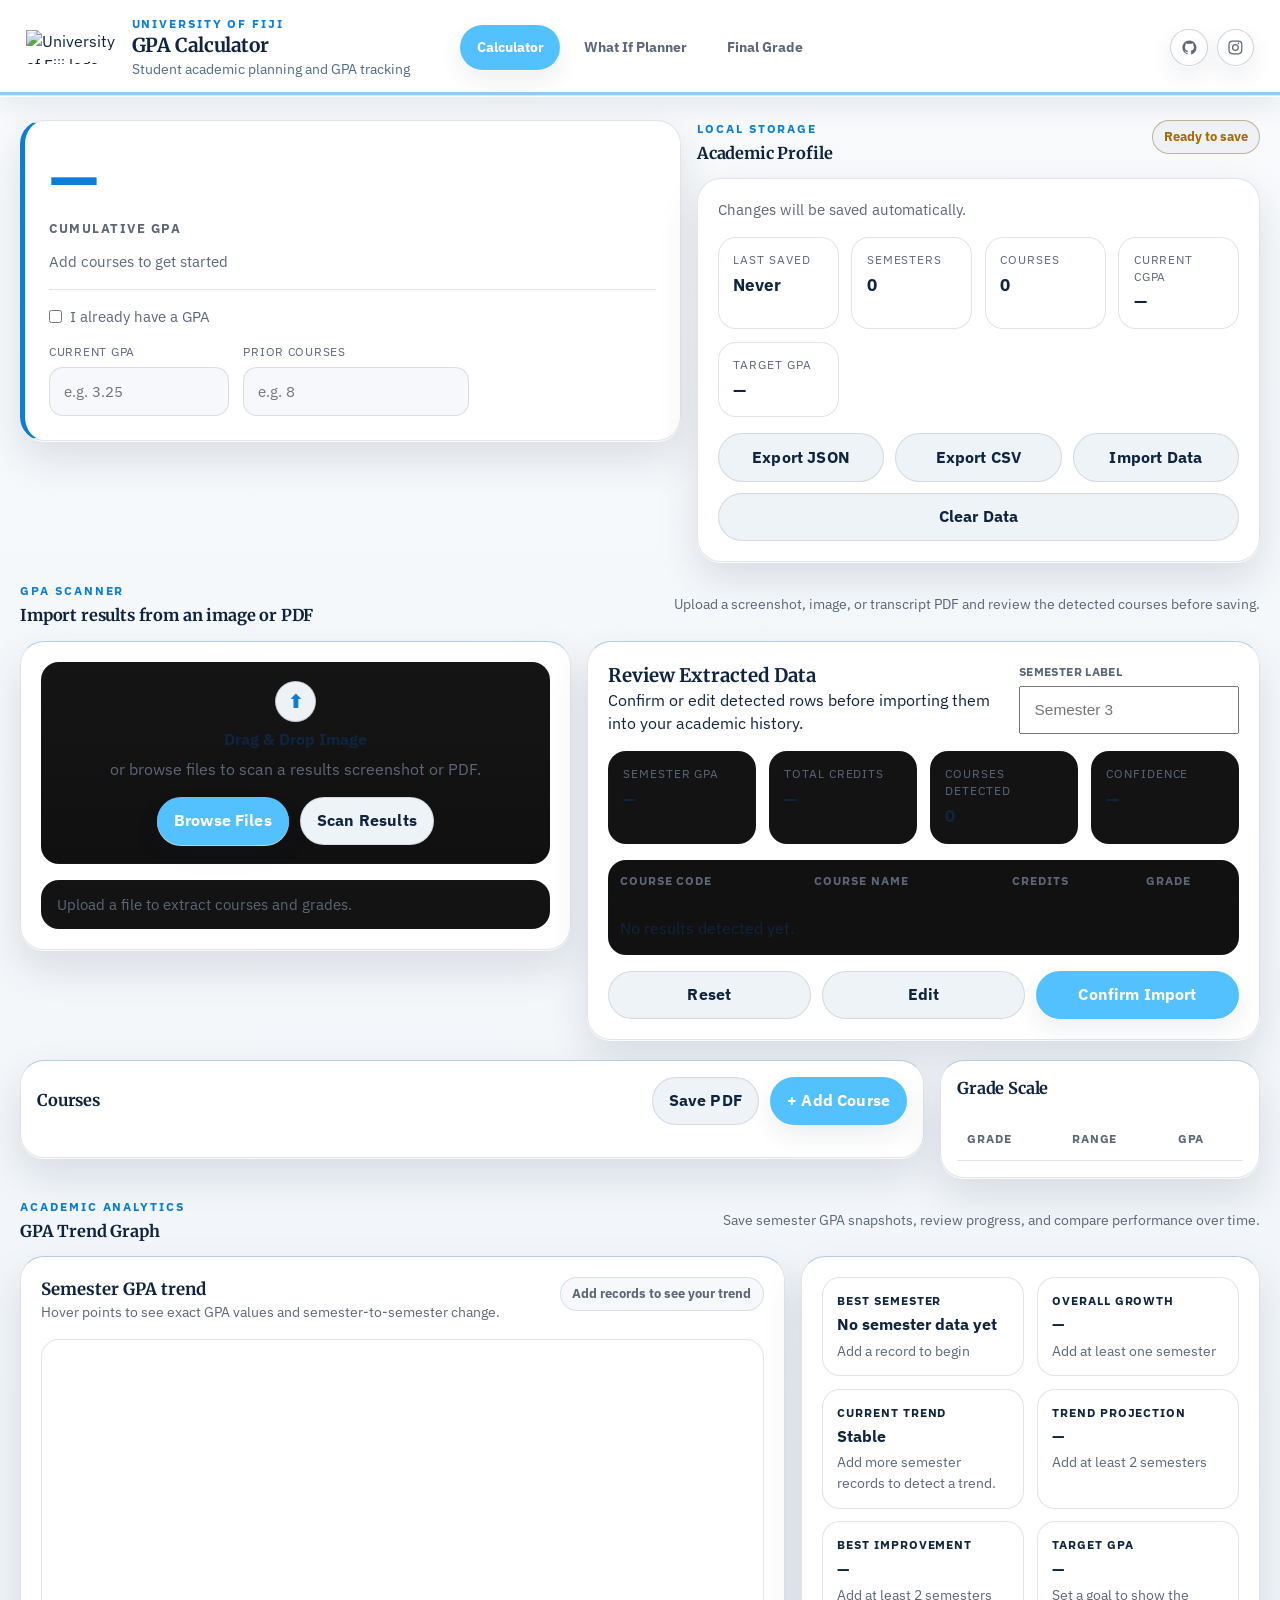
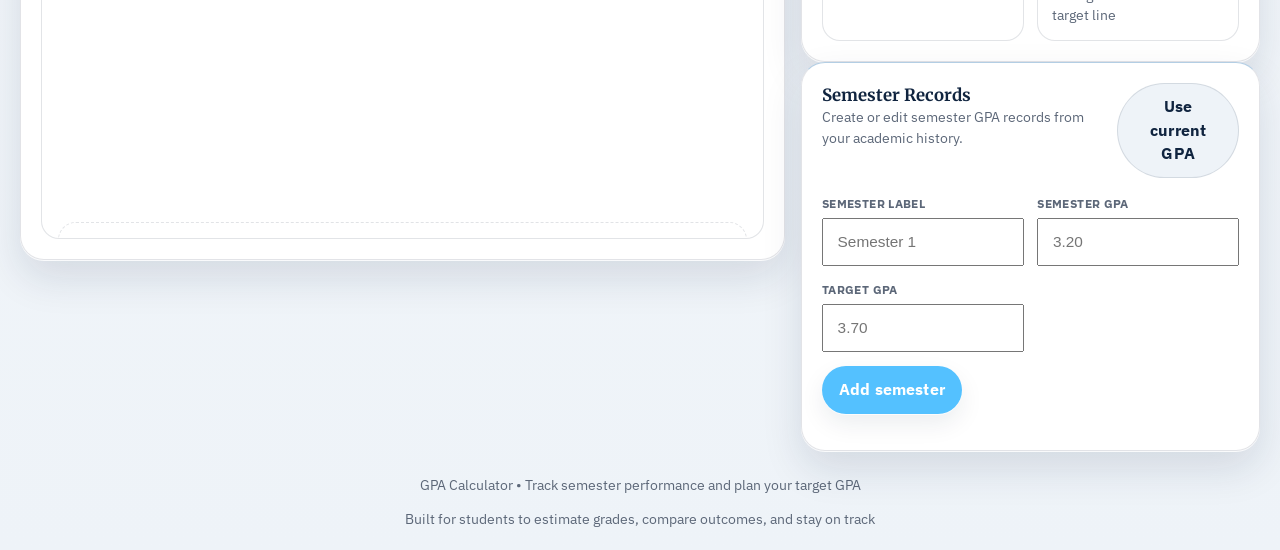
==== commit a2c8dc75: "Reverted OCR" ====
--- a/index.html
+++ b/index.html
@@ -112,6 +112,91 @@
       </section>
     </div>
 
+    <section class="scanner-section" id="gpaScannerSection" aria-labelledby="scannerHeading">
+      <div class="section-header">
+        <div>
+          <p class="trend-eyebrow">GPA scanner</p>
+          <h2 id="scannerHeading">Import results from an image or PDF</h2>
+        </div>
+        <p class="scanner-section-note">Upload a screenshot, image, or transcript PDF and review the detected courses before saving.</p>
+      </div>
+
+      <div class="scanner-dashboard">
+        <div class="planner-card scanner-upload-card">
+          <div class="scanner-dropzone" id="scannerDropzone" role="button" tabindex="0" aria-label="Upload results image or PDF">
+            <input type="file" id="scannerFileInput" accept="image/png,image/jpeg,application/pdf" hidden>
+            <div class="scanner-dropzone-copy">
+              <span class="scanner-icon">⬆</span>
+              <strong>Drag & Drop Image</strong>
+              <span>or browse files to scan a results screenshot or PDF.</span>
+            </div>
+            <div class="scanner-dropzone-actions">
+              <button type="button" class="btn btn-primary" id="scannerBrowseBtn">Browse Files</button>
+              <button type="button" class="btn btn-secondary" id="scannerScanBtn" disabled>Scan Results</button>
+            </div>
+          </div>
+          <div class="scanner-status" id="scannerStatus">Upload a file to extract courses and grades.</div>
+          <div class="scanner-confidence" id="scannerConfidence" hidden></div>
+        </div>
+
+        <div class="planner-card scanner-review-card">
+          <div class="scanner-review-head">
+            <div>
+              <h3>Review Extracted Data</h3>
+              <p class="scanner-card-note">Confirm or edit detected rows before importing them into your academic history.</p>
+            </div>
+            <label class="semester-field scanner-semester-field">
+              <span>Semester label</span>
+              <input type="text" id="scannerSemesterLabel" placeholder="Semester 3">
+            </label>
+          </div>
+
+          <div class="scanner-preview-grid">
+            <article class="scanner-preview-stat">
+              <span>Semester GPA</span>
+              <strong id="scannerSemesterGpa">—</strong>
+            </article>
+            <article class="scanner-preview-stat">
+              <span>Total credits</span>
+              <strong id="scannerTotalCredits">—</strong>
+            </article>
+            <article class="scanner-preview-stat">
+              <span>Courses detected</span>
+              <strong id="scannerCourseCount">0</strong>
+            </article>
+            <article class="scanner-preview-stat">
+              <span>Confidence</span>
+              <strong id="scannerConfidenceValue">—</strong>
+            </article>
+          </div>
+
+          <div class="scanner-table-wrap">
+            <table class="scanner-table">
+              <thead>
+                <tr>
+                  <th>Course code</th>
+                  <th>Course name</th>
+                  <th>Credits</th>
+                  <th>Grade</th>
+                </tr>
+              </thead>
+              <tbody id="scannerReviewBody">
+                <tr class="scanner-empty-row">
+                  <td colspan="4">No results detected yet.</td>
+                </tr>
+              </tbody>
+            </table>
+          </div>
+
+          <div class="scanner-actions">
+            <button type="button" class="btn btn-secondary" id="scannerResetBtn">Reset</button>
+            <button type="button" class="btn btn-secondary" id="scannerEditBtn" disabled>Edit</button>
+            <button type="button" class="btn btn-primary" id="scannerConfirmBtn" disabled>Confirm Import</button>
+          </div>
+        </div>
+      </div>
+    </section>
+
     <div class="main-content">
       <section class="courses-section">
         <div class="section-header">
@@ -241,6 +326,8 @@
   </footer>
 
   <script src="https://cdn.jsdelivr.net/npm/chart.js@4.4.3/dist/chart.umd.min.js"></script>
+  <script src="https://cdn.jsdelivr.net/npm/tesseract.js@5.0.5/dist/tesseract.min.js"></script>
+  <script src="https://cdnjs.cloudflare.com/ajax/libs/pdf.js/4.6.82/pdf.min.js"></script>
   <script src="app.js"></script>
 </body>
 </html>
--- a/styles.css
+++ b/styles.css
@@ -916,6 +916,213 @@
   flex: 1 1 10rem;
 }
 
+.scanner-section {
+  display: flex;
+  flex-direction: column;
+  gap: 0.8rem;
+}
+
+.scanner-section-note {
+  color: var(--text-muted);
+  font-size: 0.9rem;
+}
+
+.scanner-dashboard {
+  display: grid;
+  grid-template-columns: minmax(0, 0.9fr) minmax(0, 1.1fr);
+  gap: 1rem;
+  align-items: start;
+}
+
+.scanner-upload-card,
+.scanner-review-card {
+  display: flex;
+  flex-direction: column;
+  gap: 1rem;
+}
+
+.scanner-dropzone {
+  display: flex;
+  flex-direction: column;
+  gap: 1rem;
+  padding: 1.15rem;
+  border-radius: var(--radius-md);
+  border: 1px dashed var(--border-strong);
+  background: linear-gradient(180deg, #151516, #101011);
+  cursor: pointer;
+  transition: border-color 0.18s ease, background-color 0.18s ease, transform 0.18s ease;
+}
+
+.scanner-dropzone:hover,
+.scanner-dropzone.dragover {
+  border-color: var(--primary);
+  background: linear-gradient(180deg, #18191a, #131314);
+  transform: translateY(-1px);
+}
+
+.scanner-dropzone-copy {
+  display: flex;
+  flex-direction: column;
+  align-items: center;
+  text-align: center;
+  gap: 0.4rem;
+  color: var(--text-muted);
+}
+
+.scanner-icon {
+  width: 2.55rem;
+  height: 2.55rem;
+  display: inline-flex;
+  align-items: center;
+  justify-content: center;
+  border-radius: 999px;
+  color: var(--primary);
+  border: 1px solid var(--border-strong);
+  background: var(--surface-soft);
+  font-size: 1.1rem;
+  font-weight: 700;
+}
+
+.scanner-dropzone-copy strong {
+  color: var(--text);
+  font-size: 1rem;
+}
+
+.scanner-dropzone-actions {
+  display: flex;
+  gap: 0.7rem;
+  flex-wrap: wrap;
+  justify-content: center;
+}
+
+.scanner-status {
+  padding: 0.8rem 0.95rem;
+  border-radius: var(--radius-md);
+  border: 1px solid var(--border);
+  background: #131314;
+  color: var(--text-muted);
+  font-size: 0.92rem;
+}
+
+.scanner-status[data-state="success"] {
+  color: var(--success);
+}
+
+.scanner-status[data-state="warning"] {
+  color: var(--warning);
+}
+
+.scanner-status[data-state="danger"] {
+  color: var(--danger);
+}
+
+.scanner-confidence {
+  padding: 0.75rem 0.9rem;
+  border-radius: var(--radius-md);
+  border: 1px solid var(--border);
+  background: #111111;
+  color: var(--text-muted);
+  font-size: 0.88rem;
+}
+
+.scanner-review-head {
+  display: flex;
+  align-items: flex-start;
+  justify-content: space-between;
+  gap: 0.85rem;
+}
+
+.scanner-semester-field {
+  min-width: 220px;
+}
+
+.scanner-preview-grid {
+  display: grid;
+  grid-template-columns: repeat(4, minmax(0, 1fr));
+  gap: 0.8rem;
+}
+
+.scanner-preview-stat {
+  display: flex;
+  flex-direction: column;
+  gap: 0.25rem;
+  padding: 0.9rem;
+  border-radius: var(--radius-md);
+  border: 1px solid var(--border);
+  background: #131314;
+}
+
+.scanner-preview-stat span {
+  color: var(--text-muted);
+  font-size: 0.72rem;
+  text-transform: uppercase;
+  letter-spacing: 0.08em;
+}
+
+.scanner-preview-stat strong {
+  font-size: 1.05rem;
+}
+
+.scanner-table-wrap {
+  overflow: auto;
+  border-radius: var(--radius-md);
+  border: 1px solid var(--border);
+  background: #111111;
+}
+
+.scanner-table {
+  width: 100%;
+  border-collapse: collapse;
+  min-width: 640px;
+}
+
+.scanner-table th,
+.scanner-table td {
+  border-bottom: 1px solid var(--border);
+  padding: 0.8rem 0.7rem;
+  text-align: left;
+}
+
+.scanner-table th {
+  color: var(--text-muted);
+  font-size: 0.72rem;
+  text-transform: uppercase;
+  letter-spacing: 0.08em;
+}
+
+.scanner-table input,
+.scanner-table select {
+  width: 100%;
+  min-height: 44px;
+  border: 1px solid var(--border);
+  border-radius: 12px;
+  background: var(--surface-solid);
+  color: var(--text);
+  padding: 0.68rem 0.75rem;
+}
+
+.scanner-grade-cell {
+  display: flex;
+  align-items: center;
+  gap: 0.45rem;
+}
+
+.scanner-remove-row {
+  width: 40px;
+  height: 40px;
+  flex: 0 0 auto;
+}
+
+.scanner-actions {
+  display: flex;
+  flex-wrap: wrap;
+  gap: 0.7rem;
+}
+
+.scanner-actions .btn {
+  flex: 1 1 10rem;
+}
+
 .storage-section .section-header {
   align-items: flex-start;
 }
@@ -1152,11 +1359,6 @@
   .courses-section,
   .scale-section,
   .storage-panel,
-  .scanner-dropzone,
-  .scanner-status,
-  .scanner-confidence,
-  .scanner-preview-stat,
-  .scanner-table-wrap,
   .trend-chart-wrap,
   .trend-summary-item,
   .semester-history-item,
@@ -1194,11 +1396,7 @@
   .planner-empty-state,
   .semester-empty-state,
   .storage-stat,
-  .storage-panel,
-  .scanner-table-wrap,
-  .scanner-status,
-  .scanner-confidence,
-  .scanner-preview-stat {
+  .storage-panel {
     border-color: var(--border);
   }
 }
@@ -1261,6 +1459,10 @@
     grid-template-columns: 1fr;
   }
 
+  .scanner-dashboard {
+    grid-template-columns: 1fr;
+  }
+
   .trend-dashboard {
     grid-template-columns: 1fr;
   }
@@ -1299,6 +1501,7 @@
   .planner-stat-grid,
   .trend-summary-grid,
   .storage-stat-grid,
+  .scanner-preview-grid,
   .semester-form {
     grid-template-columns: 1fr;
   }
@@ -1319,7 +1522,6 @@
   .section-header,
   .planner-course-header,
   .planner-progress-head,
-  .scanner-review-head,
   .trend-card-head,
   .trend-manager-head {
     flex-direction: column;
@@ -1343,6 +1545,16 @@
   }
 
   .semester-history-actions .btn {
+    flex: 1 1 0;
+  }
+
+  .scanner-dropzone-actions,
+  .scanner-actions {
+    width: 100%;
+  }
+
+  .scanner-dropzone-actions .btn,
+  .scanner-actions .btn {
     flex: 1 1 0;
   }
 
@@ -1406,6 +1618,10 @@
     padding: 0.85rem;
   }
 
+  .scanner-table {
+    min-width: 560px;
+  }
+
   .section-actions .btn {
     flex: 1 1 auto;
   }
